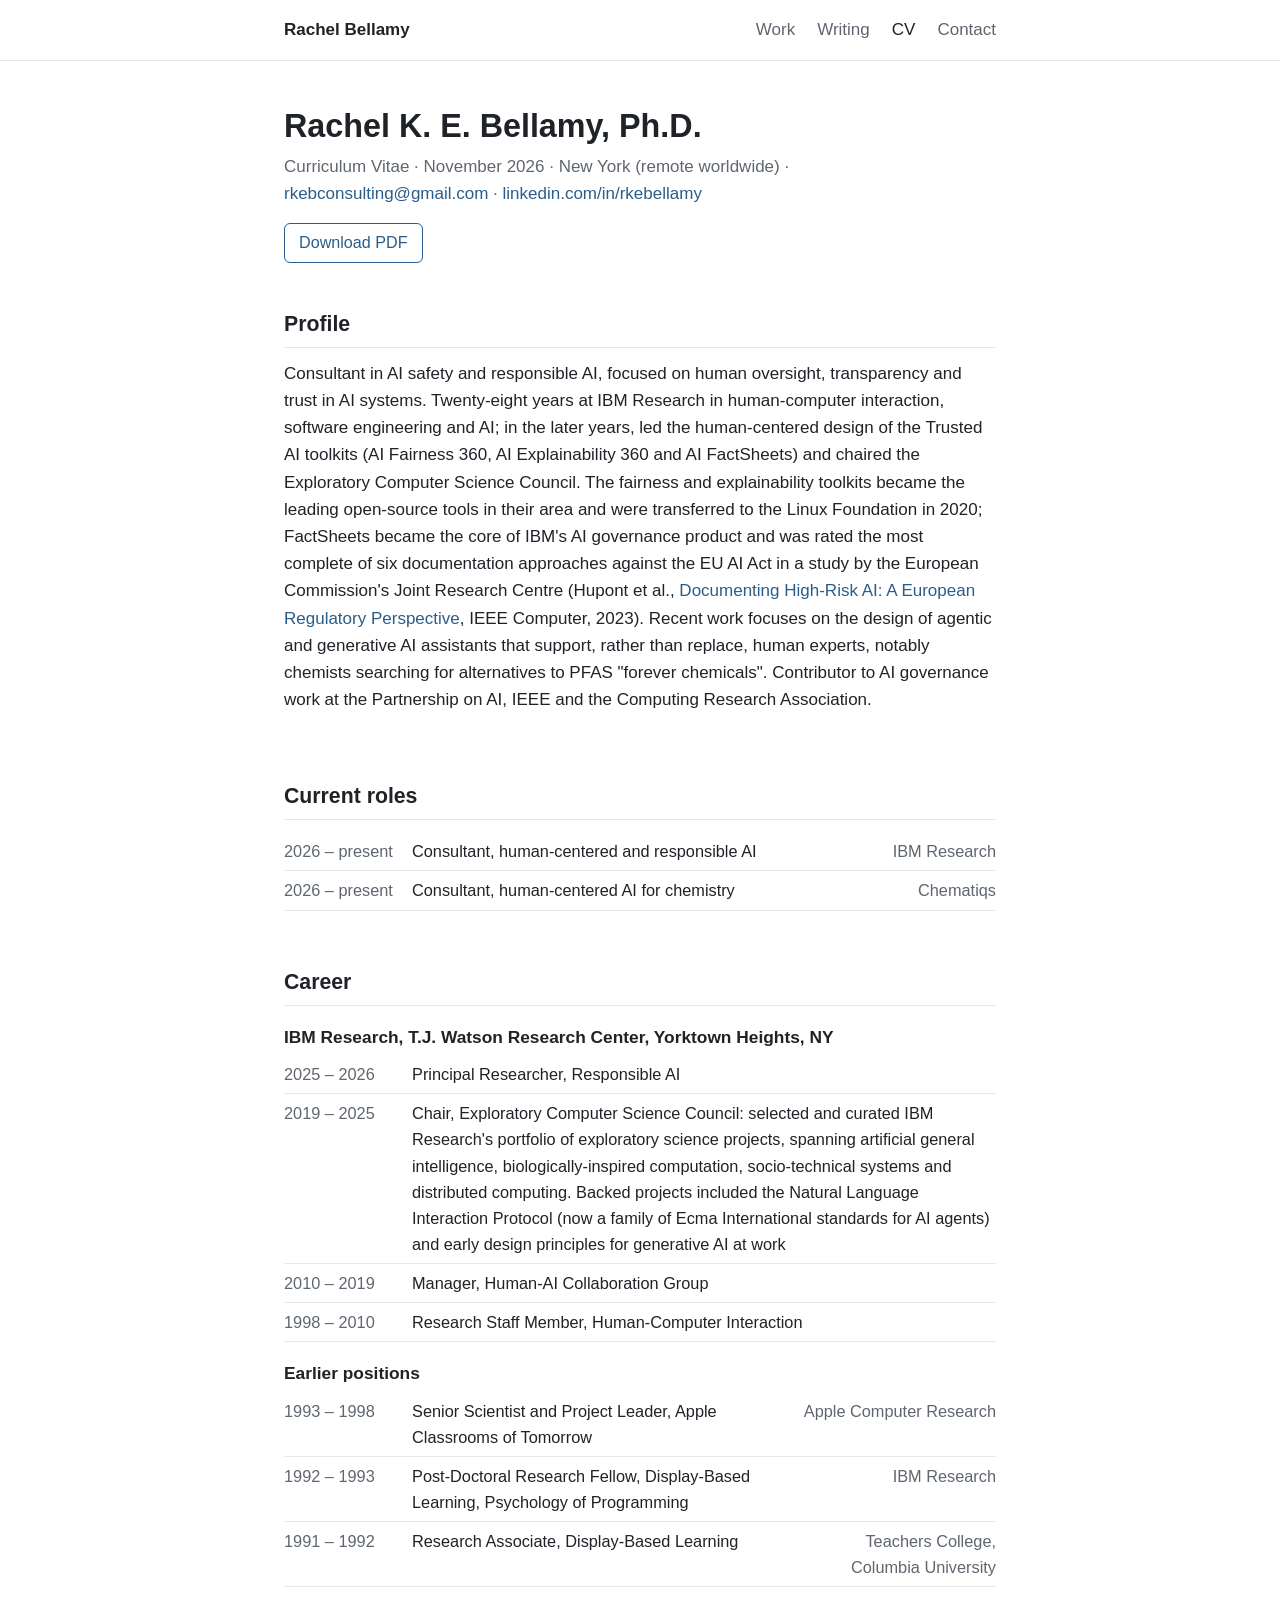
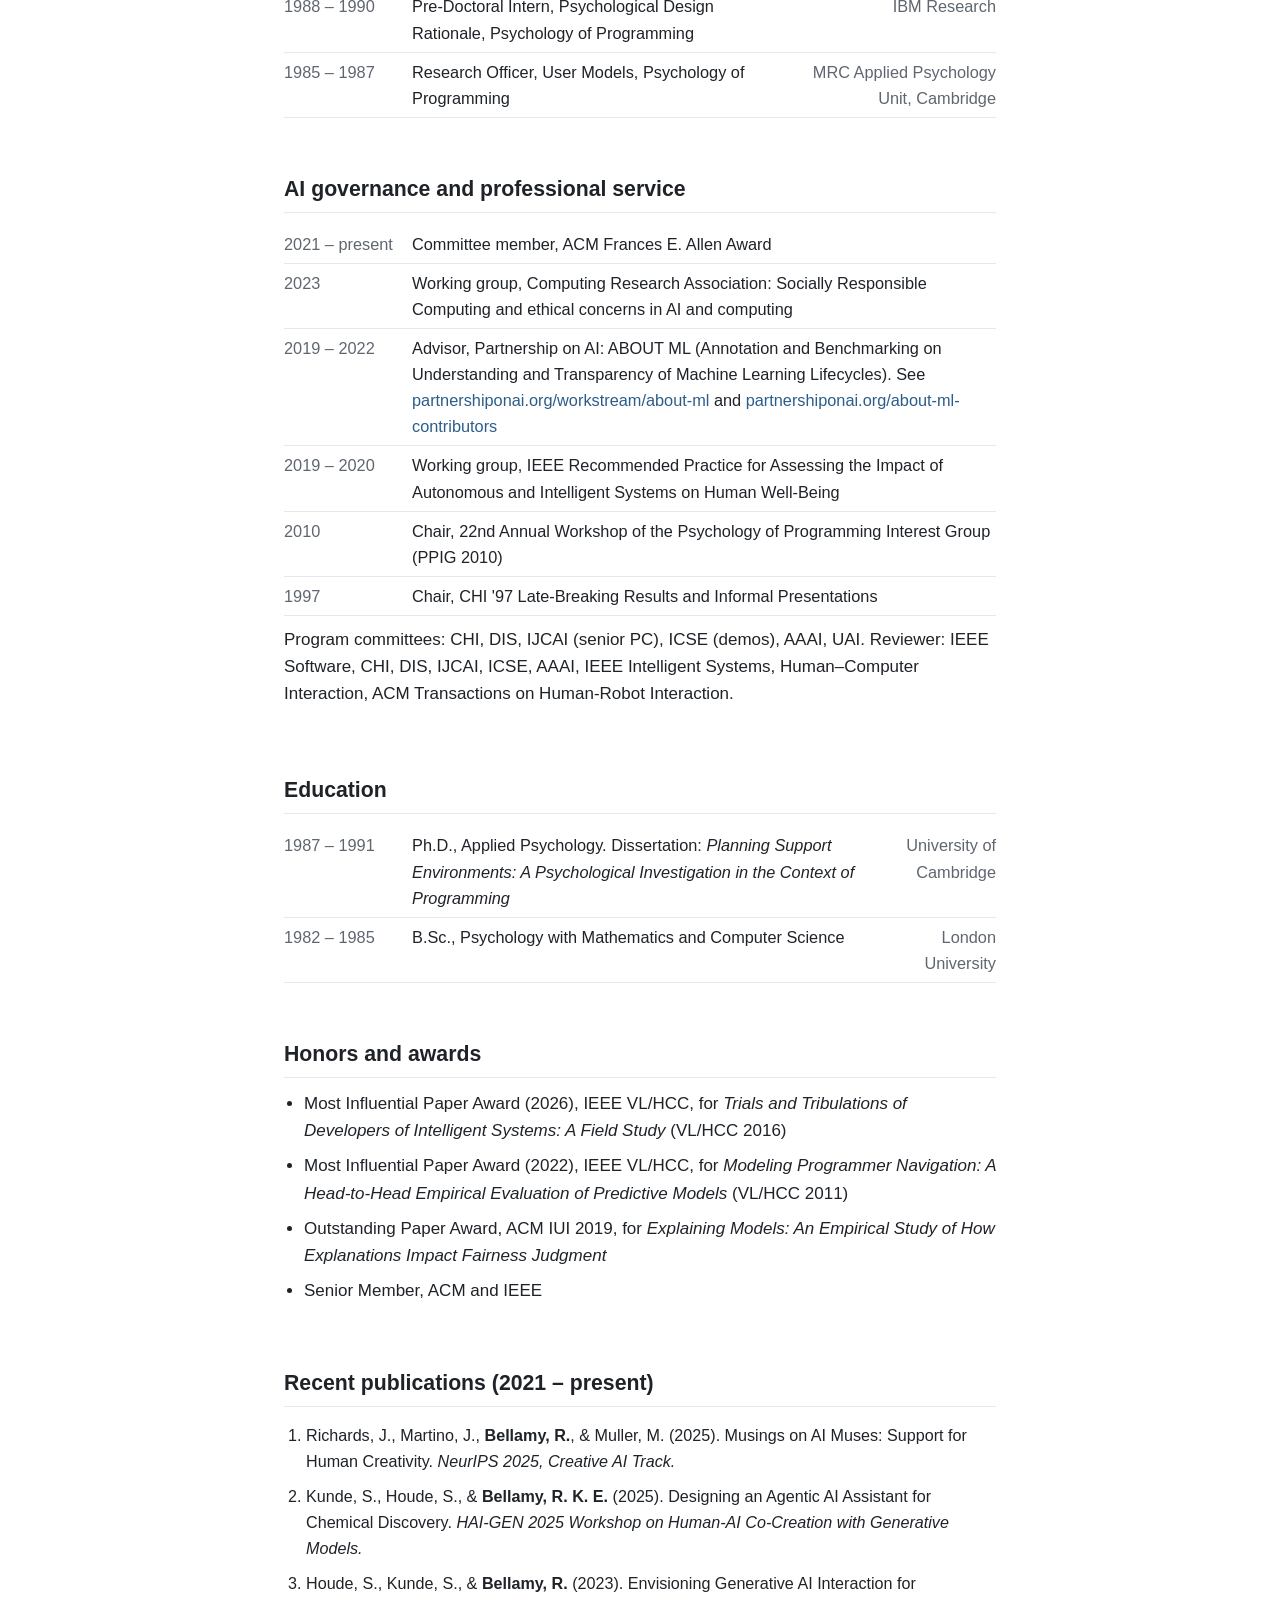
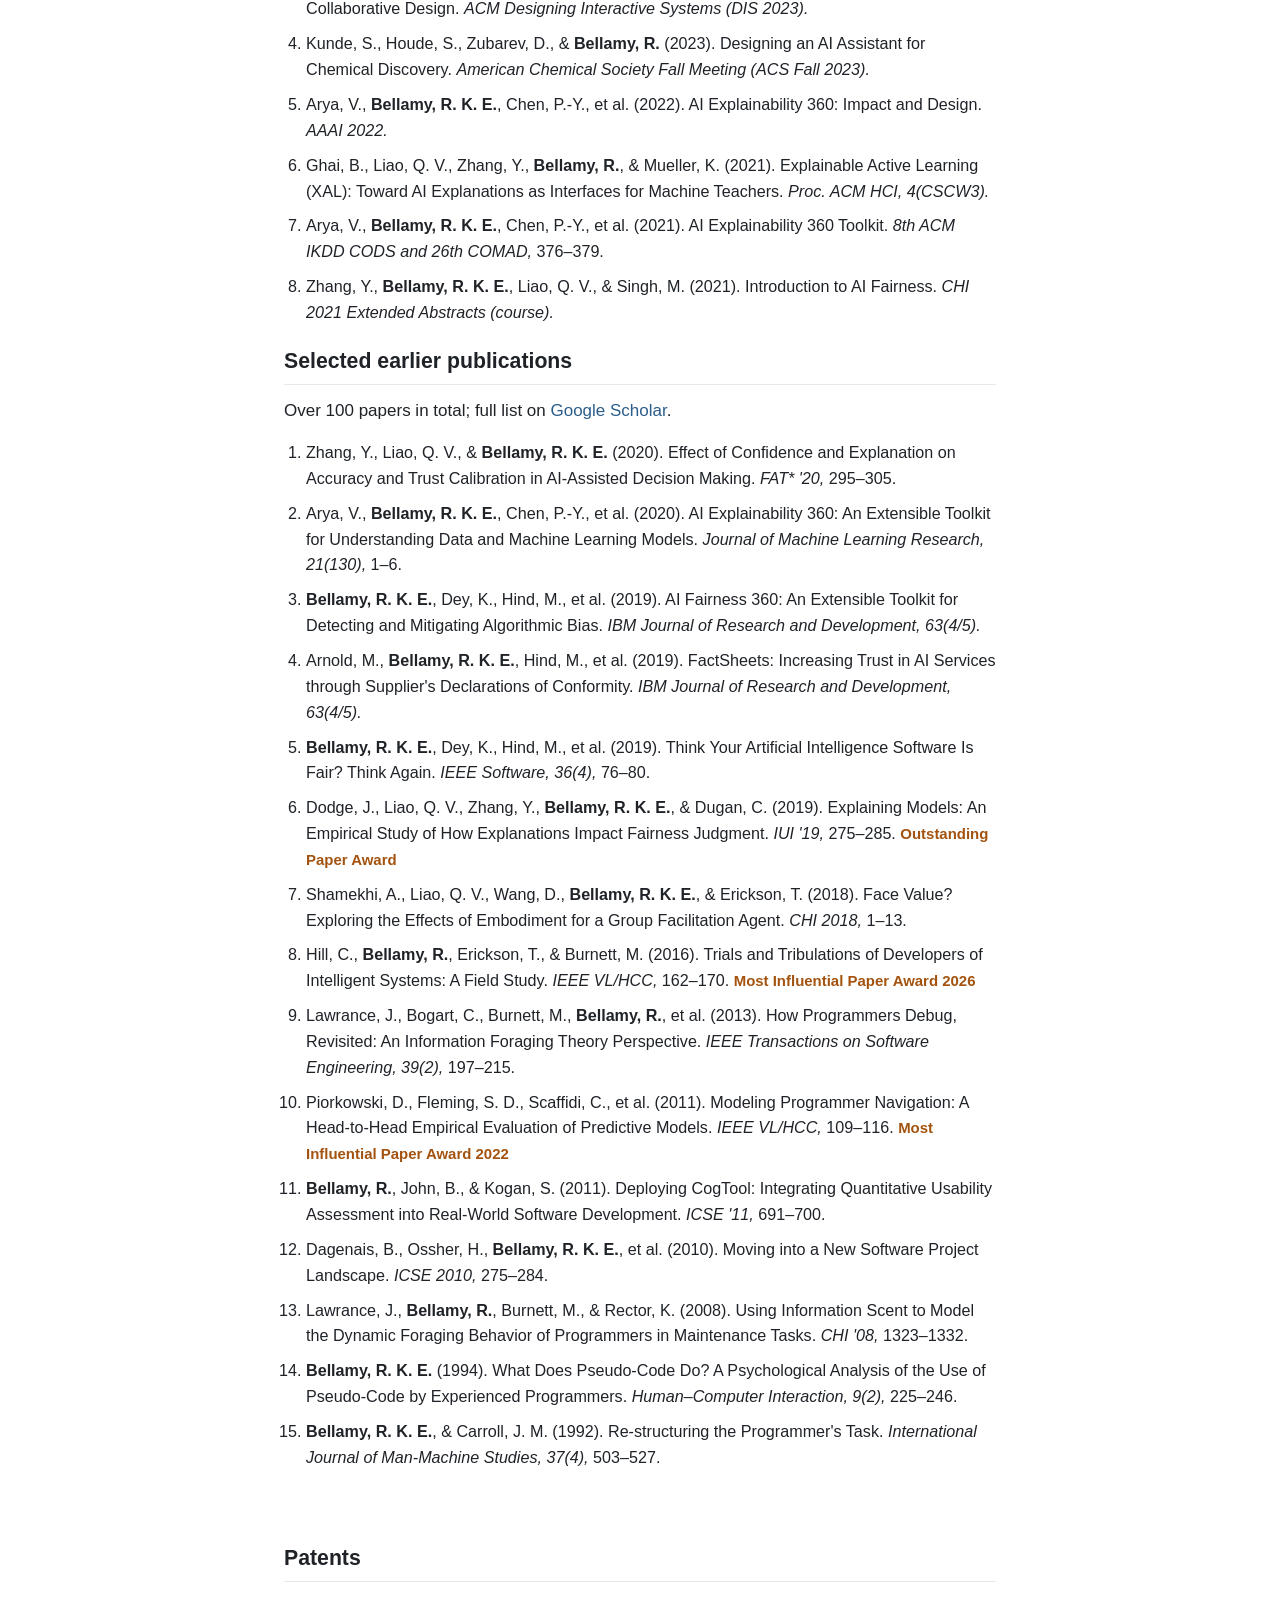
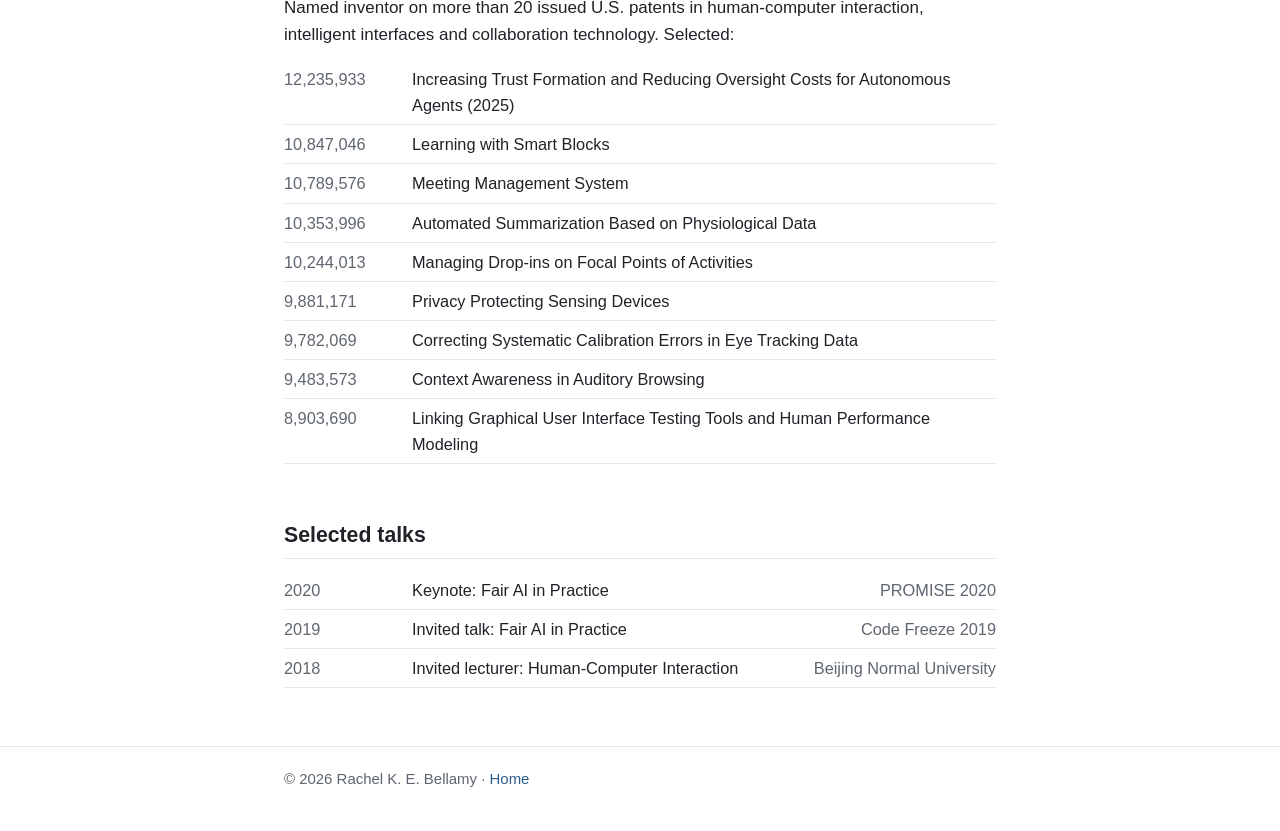
==== cv.html @ a5e80f9b "Add files via upload" ====
<!DOCTYPE html>
<html lang="en">
<head>
  <meta charset="utf-8">
  <meta name="viewport" content="width=device-width, initial-scale=1">
  <title>CV · Rachel K. E. Bellamy, Ph.D.</title>
  <meta name="description" content="CV of Rachel K. E. Bellamy, Ph.D.: AI safety, human oversight of AI agents and responsible AI.">
  <meta property="og:type" content="website">
  <meta property="og:url" content="https://rkeb.github.io/cv.html">
  <meta property="og:title" content="CV · Rachel K. E. Bellamy, Ph.D.">
  <meta property="og:description" content="Curriculum vitae: AI safety, human oversight of AI agents and responsible AI. 28 years at IBM Research.">
  <meta property="og:image" content="https://rkeb.github.io/share.jpg">
  <meta name="twitter:card" content="summary_large_image">
  <link rel="stylesheet" href="style.css">
</head>
<body>

<header class="nav">
  <div class="wrap">
    <a class="name" href="index.html">Rachel Bellamy</a>
    <ul>
      <li><a href="index.html#work">Work</a></li>
      <li><a href="index.html#writing">Writing</a></li>
      <li><a class="active" href="cv.html">CV</a></li>
      <li><a href="index.html#contact">Contact</a></li>
    </ul>
  </div>
</header>

<main class="wrap">

  <div class="cv-head">
    <div>
      <h1>Rachel K. E. Bellamy, Ph.D.</h1>
      <div class="sub">Curriculum Vitae · November 2026 · New York (remote worldwide) · <a href="mailto:rkebconsulting@gmail.com">rkebconsulting@gmail.com</a> · <a href="https://www.linkedin.com/in/rkebellamy/">linkedin.com/in/rkebellamy</a></div>
    </div>
    <a class="btn no-print" href="Rachel_Bellamy_CV.pdf">Download PDF</a>
  </div>

  <section>
    <h2>Profile</h2>
    <p>Consultant in AI safety and responsible AI, focused on human oversight, transparency and trust in AI systems. Twenty-eight years at IBM Research in human-computer interaction, software engineering and AI; in the later years, led the human-centered design of the Trusted AI toolkits (AI Fairness 360, AI Explainability 360 and AI FactSheets) and chaired the Exploratory Computer Science Council. The fairness and explainability toolkits became the leading open-source tools in their area and were transferred to the Linux Foundation in 2020; FactSheets became the core of IBM's AI governance product and was rated the most complete of six documentation approaches against the EU AI Act in a study by the European Commission's Joint Research Centre (Hupont et al., <a href="https://doi.org/10.1109/MC.2023.3235712">Documenting High-Risk AI: A European Regulatory Perspective</a>, IEEE Computer, 2023). Recent work focuses on the design of agentic and generative AI assistants that support, rather than replace, human experts, notably chemists searching for alternatives to PFAS "forever chemicals". Contributor to AI governance work at the Partnership on AI, IEEE and the Computing Research Association.</p>
  </section>

  <section>
    <h2>Current roles</h2>
    <table class="rows">
      <tr><td class="yr">2026 – present</td><td>Consultant, human-centered and responsible AI</td><td class="org">IBM Research</td></tr>
      <tr><td class="yr">2026 – present</td><td>Consultant, human-centered AI for chemistry</td><td class="org">Chematiqs</td></tr>
    </table>
  </section>

  <section>
    <h2>Career</h2>
    <h3>IBM Research, T.J. Watson Research Center, Yorktown Heights, NY</h3>
    <table class="rows">
      <tr><td class="yr">2025 – 2026</td><td>Principal Researcher, Responsible AI</td></tr>
      <tr><td class="yr">2019 – 2025</td><td>Chair, Exploratory Computer Science Council: selected and curated IBM Research's portfolio of exploratory science projects, spanning artificial general intelligence, biologically-inspired computation, socio-technical systems and distributed computing. Backed projects included the Natural Language Interaction Protocol (now a family of Ecma International standards for AI agents) and early design principles for generative AI at work</td></tr>
      <tr><td class="yr">2010 – 2019</td><td>Manager, Human-AI Collaboration Group</td></tr>
      <tr><td class="yr">1998 – 2010</td><td>Research Staff Member, Human-Computer Interaction</td></tr>
    </table>
    <h3>Earlier positions</h3>
    <table class="rows">
      <tr><td class="yr">1993 – 1998</td><td>Senior Scientist and Project Leader, Apple Classrooms of Tomorrow</td><td class="org">Apple Computer Research</td></tr>
      <tr><td class="yr">1992 – 1993</td><td>Post-Doctoral Research Fellow, Display-Based Learning, Psychology of Programming</td><td class="org">IBM Research</td></tr>
      <tr><td class="yr">1991 – 1992</td><td>Research Associate, Display-Based Learning</td><td class="org">Teachers College, Columbia University</td></tr>
      <tr><td class="yr">1988 – 1990</td><td>Pre-Doctoral Intern, Psychological Design Rationale, Psychology of Programming</td><td class="org">IBM Research</td></tr>
      <tr><td class="yr">1985 – 1987</td><td>Research Officer, User Models, Psychology of Programming</td><td class="org">MRC Applied Psychology Unit, Cambridge</td></tr>
    </table>
  </section>

  <section>
    <h2>AI governance and professional service</h2>
    <table class="rows">
      <tr><td class="yr">2021 – present</td><td>Committee member, ACM Frances E. Allen Award</td></tr>
      <tr><td class="yr">2023</td><td>Working group, Computing Research Association: Socially Responsible Computing and ethical concerns in AI and computing</td></tr>
      <tr><td class="yr">2019 – 2022</td><td>Advisor, Partnership on AI: ABOUT ML (Annotation and Benchmarking on Understanding and Transparency of Machine Learning Lifecycles). See <a href="https://partnershiponai.org/workstream/about-ml/">partnershiponai.org/workstream/about-ml</a> and <a href="https://partnershiponai.org/about-ml-contributors/">partnershiponai.org/about-ml-contributors</a></td></tr>
      <tr><td class="yr">2019 – 2020</td><td>Working group, IEEE Recommended Practice for Assessing the Impact of Autonomous and Intelligent Systems on Human Well-Being</td></tr>
      <tr><td class="yr">2010</td><td>Chair, 22nd Annual Workshop of the Psychology of Programming Interest Group (PPIG 2010)</td></tr>
      <tr><td class="yr">1997</td><td>Chair, CHI '97 Late-Breaking Results and Informal Presentations</td></tr>
    </table>
    <p style="margin-top:10px">Program committees: CHI, DIS, IJCAI (senior PC), ICSE (demos), AAAI, UAI. Reviewer: IEEE Software, CHI, DIS, IJCAI, ICSE, AAAI, IEEE Intelligent Systems, Human–Computer Interaction, ACM Transactions on Human-Robot Interaction.</p>
  </section>

  <section>
    <h2>Education</h2>
    <table class="rows">
      <tr><td class="yr">1987 – 1991</td><td>Ph.D., Applied Psychology. Dissertation: <i>Planning Support Environments: A Psychological Investigation in the Context of Programming</i></td><td class="org">University of Cambridge</td></tr>
      <tr><td class="yr">1982 – 1985</td><td>B.Sc., Psychology with Mathematics and Computer Science</td><td class="org">London University</td></tr>
    </table>
  </section>

  <section>
    <h2>Honors and awards</h2>
    <ul class="plain">
      <li>Most Influential Paper Award (2026), IEEE VL/HCC, for <i>Trials and Tribulations of Developers of Intelligent Systems: A Field Study</i> (VL/HCC 2016)</li>
      <li>Most Influential Paper Award (2022), IEEE VL/HCC, for <i>Modeling Programmer Navigation: A Head-to-Head Empirical Evaluation of Predictive Models</i> (VL/HCC 2011)</li>
      <li>Outstanding Paper Award, ACM IUI 2019, for <i>Explaining Models: An Empirical Study of How Explanations Impact Fairness Judgment</i></li>
      <li>Senior Member, ACM and IEEE</li>
    </ul>
  </section>

  <section id="publications">
    <h2>Recent publications (2021 – present)</h2>
    <ol class="pubs">
      <li>Richards, J., Martino, J., <b>Bellamy, R.</b>, &amp; Muller, M. (2025). Musings on AI Muses: Support for Human Creativity. <i>NeurIPS 2025, Creative AI Track.</i></li>
      <li>Kunde, S., Houde, S., &amp; <b>Bellamy, R. K. E.</b> (2025). Designing an Agentic AI Assistant for Chemical Discovery. <i>HAI-GEN 2025 Workshop on Human-AI Co-Creation with Generative Models.</i></li>
      <li>Houde, S., Kunde, S., &amp; <b>Bellamy, R.</b> (2023). Envisioning Generative AI Interaction for Collaborative Design. <i>ACM Designing Interactive Systems (DIS 2023).</i></li>
      <li>Kunde, S., Houde, S., Zubarev, D., &amp; <b>Bellamy, R.</b> (2023). Designing an AI Assistant for Chemical Discovery. <i>American Chemical Society Fall Meeting (ACS Fall 2023).</i></li>
      <li>Arya, V., <b>Bellamy, R. K. E.</b>, Chen, P.-Y., et al. (2022). AI Explainability 360: Impact and Design. <i>AAAI 2022.</i></li>
      <li>Ghai, B., Liao, Q. V., Zhang, Y., <b>Bellamy, R.</b>, &amp; Mueller, K. (2021). Explainable Active Learning (XAL): Toward AI Explanations as Interfaces for Machine Teachers. <i>Proc. ACM HCI, 4(CSCW3).</i></li>
      <li>Arya, V., <b>Bellamy, R. K. E.</b>, Chen, P.-Y., et al. (2021). AI Explainability 360 Toolkit. <i>8th ACM IKDD CODS and 26th COMAD,</i> 376–379.</li>
      <li>Zhang, Y., <b>Bellamy, R. K. E.</b>, Liao, Q. V., &amp; Singh, M. (2021). Introduction to AI Fairness. <i>CHI 2021 Extended Abstracts (course).</i></li>
    </ol>

    <h2>Selected earlier publications</h2>
    <p>Over 100 papers in total; full list on <a href="https://scholar.google.com/citations?user=RnsCLKgAAAAJ&amp;hl=en">Google Scholar</a>.</p>
    <ol class="pubs">
      <li>Zhang, Y., Liao, Q. V., &amp; <b>Bellamy, R. K. E.</b> (2020). Effect of Confidence and Explanation on Accuracy and Trust Calibration in AI-Assisted Decision Making. <i>FAT* '20,</i> 295–305.</li>
      <li>Arya, V., <b>Bellamy, R. K. E.</b>, Chen, P.-Y., et al. (2020). AI Explainability 360: An Extensible Toolkit for Understanding Data and Machine Learning Models. <i>Journal of Machine Learning Research, 21(130),</i> 1–6.</li>
      <li><b>Bellamy, R. K. E.</b>, Dey, K., Hind, M., et al. (2019). AI Fairness 360: An Extensible Toolkit for Detecting and Mitigating Algorithmic Bias. <i>IBM Journal of Research and Development, 63(4/5).</i></li>
      <li>Arnold, M., <b>Bellamy, R. K. E.</b>, Hind, M., et al. (2019). FactSheets: Increasing Trust in AI Services through Supplier's Declarations of Conformity. <i>IBM Journal of Research and Development, 63(4/5).</i></li>
      <li><b>Bellamy, R. K. E.</b>, Dey, K., Hind, M., et al. (2019). Think Your Artificial Intelligence Software Is Fair? Think Again. <i>IEEE Software, 36(4),</i> 76–80.</li>
      <li>Dodge, J., Liao, Q. V., Zhang, Y., <b>Bellamy, R. K. E.</b>, &amp; Dugan, C. (2019). Explaining Models: An Empirical Study of How Explanations Impact Fairness Judgment. <i>IUI '19,</i> 275–285. <span class="award">Outstanding Paper Award</span></li>
      <li>Shamekhi, A., Liao, Q. V., Wang, D., <b>Bellamy, R. K. E.</b>, &amp; Erickson, T. (2018). Face Value? Exploring the Effects of Embodiment for a Group Facilitation Agent. <i>CHI 2018,</i> 1–13.</li>
      <li>Hill, C., <b>Bellamy, R.</b>, Erickson, T., &amp; Burnett, M. (2016). Trials and Tribulations of Developers of Intelligent Systems: A Field Study. <i>IEEE VL/HCC,</i> 162–170. <span class="award">Most Influential Paper Award 2026</span></li>
      <li>Lawrance, J., Bogart, C., Burnett, M., <b>Bellamy, R.</b>, et al. (2013). How Programmers Debug, Revisited: An Information Foraging Theory Perspective. <i>IEEE Transactions on Software Engineering, 39(2),</i> 197–215.</li>
      <li>Piorkowski, D., Fleming, S. D., Scaffidi, C., et al. (2011). Modeling Programmer Navigation: A Head-to-Head Empirical Evaluation of Predictive Models. <i>IEEE VL/HCC,</i> 109–116. <span class="award">Most Influential Paper Award 2022</span></li>
      <li><b>Bellamy, R.</b>, John, B., &amp; Kogan, S. (2011). Deploying CogTool: Integrating Quantitative Usability Assessment into Real-World Software Development. <i>ICSE '11,</i> 691–700.</li>
      <li>Dagenais, B., Ossher, H., <b>Bellamy, R. K. E.</b>, et al. (2010). Moving into a New Software Project Landscape. <i>ICSE 2010,</i> 275–284.</li>
      <li>Lawrance, J., <b>Bellamy, R.</b>, Burnett, M., &amp; Rector, K. (2008). Using Information Scent to Model the Dynamic Foraging Behavior of Programmers in Maintenance Tasks. <i>CHI '08,</i> 1323–1332.</li>
      <li><b>Bellamy, R. K. E.</b> (1994). What Does Pseudo-Code Do? A Psychological Analysis of the Use of Pseudo-Code by Experienced Programmers. <i>Human–Computer Interaction, 9(2),</i> 225–246.</li>
      <li><b>Bellamy, R. K. E.</b>, &amp; Carroll, J. M. (1992). Re-structuring the Programmer's Task. <i>International Journal of Man-Machine Studies, 37(4),</i> 503–527.</li>
    </ol>
  </section>

  <section>
    <h2>Patents</h2>
    <p>Named inventor on more than 20 issued U.S. patents in human-computer interaction, intelligent interfaces and collaboration technology. Selected:</p>
    <table class="rows">
      <tr><td class="yr">12,235,933</td><td>Increasing Trust Formation and Reducing Oversight Costs for Autonomous Agents (2025)</td></tr>
      <tr><td class="yr">10,847,046</td><td>Learning with Smart Blocks</td></tr>
      <tr><td class="yr">10,789,576</td><td>Meeting Management System</td></tr>
      <tr><td class="yr">10,353,996</td><td>Automated Summarization Based on Physiological Data</td></tr>
      <tr><td class="yr">10,244,013</td><td>Managing Drop-ins on Focal Points of Activities</td></tr>
      <tr><td class="yr">9,881,171</td><td>Privacy Protecting Sensing Devices</td></tr>
      <tr><td class="yr">9,782,069</td><td>Correcting Systematic Calibration Errors in Eye Tracking Data</td></tr>
      <tr><td class="yr">9,483,573</td><td>Context Awareness in Auditory Browsing</td></tr>
      <tr><td class="yr">8,903,690</td><td>Linking Graphical User Interface Testing Tools and Human Performance Modeling</td></tr>
    </table>
  </section>

  <section>
    <h2>Selected talks</h2>
    <table class="rows">
      <tr><td class="yr">2020</td><td>Keynote: Fair AI in Practice</td><td class="org">PROMISE 2020</td></tr>
      <tr><td class="yr">2019</td><td>Invited talk: Fair AI in Practice</td><td class="org">Code Freeze 2019</td></tr>
      <tr><td class="yr">2018</td><td>Invited lecturer: Human-Computer Interaction</td><td class="org">Beijing Normal University</td></tr>
    </table>
  </section>

</main>

<footer>
  <div class="wrap">© 2026 Rachel K. E. Bellamy · <a href="index.html">Home</a></div>
</footer>

</body>
</html>
---- style.css ----
:root {
  --bg: #ffffff;
  --text: #1f2328;
  --muted: #5f6670;
  --line: #e6e8eb;
  --accent: #2b5d8a;
  --tag: #f3f5f7;
}
@media (prefers-color-scheme: dark) {
  :root {
    --bg: #1d1e20;
    --text: #e6e6e6;
    --muted: #a0a4a8;
    --line: #333538;
    --accent: #8ab4dc;
    --tag: #2a2c2f;
  }
}
* { box-sizing: border-box; }
html { font-size: 17px; }
body {
  margin: 0;
  background: var(--bg);
  color: var(--text);
  font-family: -apple-system, BlinkMacSystemFont, "Segoe UI", Roboto, "Helvetica Neue", Arial, sans-serif;
  line-height: 1.6;
}
a { color: var(--accent); text-decoration: none; }
a:hover { text-decoration: underline; }

.wrap { max-width: 760px; margin: 0 auto; padding: 0 24px; }

/* Nav */
header.nav { border-bottom: 1px solid var(--line); }
header.nav .wrap { display: flex; justify-content: space-between; align-items: center; height: 60px; }
header.nav .name { font-weight: 700; color: var(--text); }
header.nav ul { list-style: none; margin: 0; padding: 0; display: flex; gap: 22px; }
header.nav ul a { color: var(--muted); }
header.nav ul a:hover, header.nav ul a.active { color: var(--text); text-decoration: none; }

/* Hero */
.hero { display: flex; gap: 28px; align-items: center; padding: 48px 0 24px; }
.photo {
  width: 132px; height: 132px; border-radius: 50%; flex-shrink: 0;
  object-fit: cover; background: var(--tag); color: var(--muted);
  display: flex; align-items: center; justify-content: center;
  font-size: 2.2rem; font-weight: 600; letter-spacing: 1px;
}
.hero h1 { margin: 0 0 6px; font-size: 2rem; line-height: 1.2; }
.hero .tagline { margin: 0 0 12px; color: var(--muted); font-size: 1.05rem; }
.links { display: flex; flex-wrap: wrap; gap: 8px 18px; font-size: 0.95rem; }

section { padding: 18px 0; }
h2 {
  font-size: 1.25rem; margin: 18px 0 12px; padding-bottom: 6px;
  border-bottom: 1px solid var(--line);
}
h3 { font-size: 1.02rem; margin: 18px 0 4px; }
p { margin: 0 0 12px; }

.services { display: grid; grid-template-columns: 1fr 1fr; gap: 14px; }
.card { border: 1px solid var(--line); border-radius: 8px; padding: 14px 16px; }
.card h3 { margin-top: 0; }
.card .for { color: var(--accent); font-size: 0.85rem; margin-bottom: 6px; }
.card p { margin: 0; color: var(--muted); font-size: 0.95rem; }

.item { margin-bottom: 18px; }
.item .meta { color: var(--muted); font-size: 0.9rem; }
.item p { margin: 4px 0 0; }

table.rows { width: 100%; border-collapse: collapse; font-size: 0.96rem; }
table.rows td { padding: 6px 0; vertical-align: top; border-bottom: 1px solid var(--line); }
table.rows td.yr { width: 128px; color: var(--muted); white-space: nowrap; padding-right: 14px; }
table.rows td.org { color: var(--muted); text-align: right; padding-left: 14px; }

ul.plain { padding-left: 20px; margin: 0; }
ul.plain li { margin-bottom: 8px; }
ol.pubs { padding-left: 22px; font-size: 0.95rem; }
ol.pubs li { margin-bottom: 9px; }
.award { color: #a3530f; font-weight: 600; font-size: 0.88rem; }
@media (prefers-color-scheme: dark) { .award { color: #e7a35f; } }

.btn {
  display: inline-block; border: 1px solid var(--accent); border-radius: 6px;
  padding: 6px 14px; font-size: 0.95rem;
}
.btn:hover { background: var(--accent); color: var(--bg); text-decoration: none; }

footer { border-top: 1px solid var(--line); margin-top: 40px; padding: 20px 0 40px; color: var(--muted); font-size: 0.88rem; }

@media (max-width: 620px) {
  .hero { flex-direction: column; align-items: flex-start; }
  .services { grid-template-columns: 1fr; }
  header.nav ul { gap: 14px; }
  table.rows td.org { display: none; }
}

/* CV page */
.cv-head { padding: 40px 0 8px; display: flex; justify-content: space-between; align-items: flex-end; gap: 16px; flex-wrap: wrap; }
.cv-head h1 { margin: 0; font-size: 1.9rem; }
.cv-head .sub { color: var(--muted); }

@media print {
  :root { --bg: #fff; --text: #000; --muted: #444; --line: #ccc; --accent: #000; }
  html { font-size: 10.5pt; }
  header.nav, footer, .no-print { display: none !important; }
  .wrap { max-width: none; padding: 0; }
  .cv-head { padding-top: 0; }
  section { padding: 6px 0; break-inside: auto; }
  h2 { break-after: avoid; margin-top: 12px; }
  .item, tr, li { break-inside: avoid; }
  a { color: #000; }
  table.rows td.org { display: table-cell; }
  @page { margin: 16mm 16mm; }
}
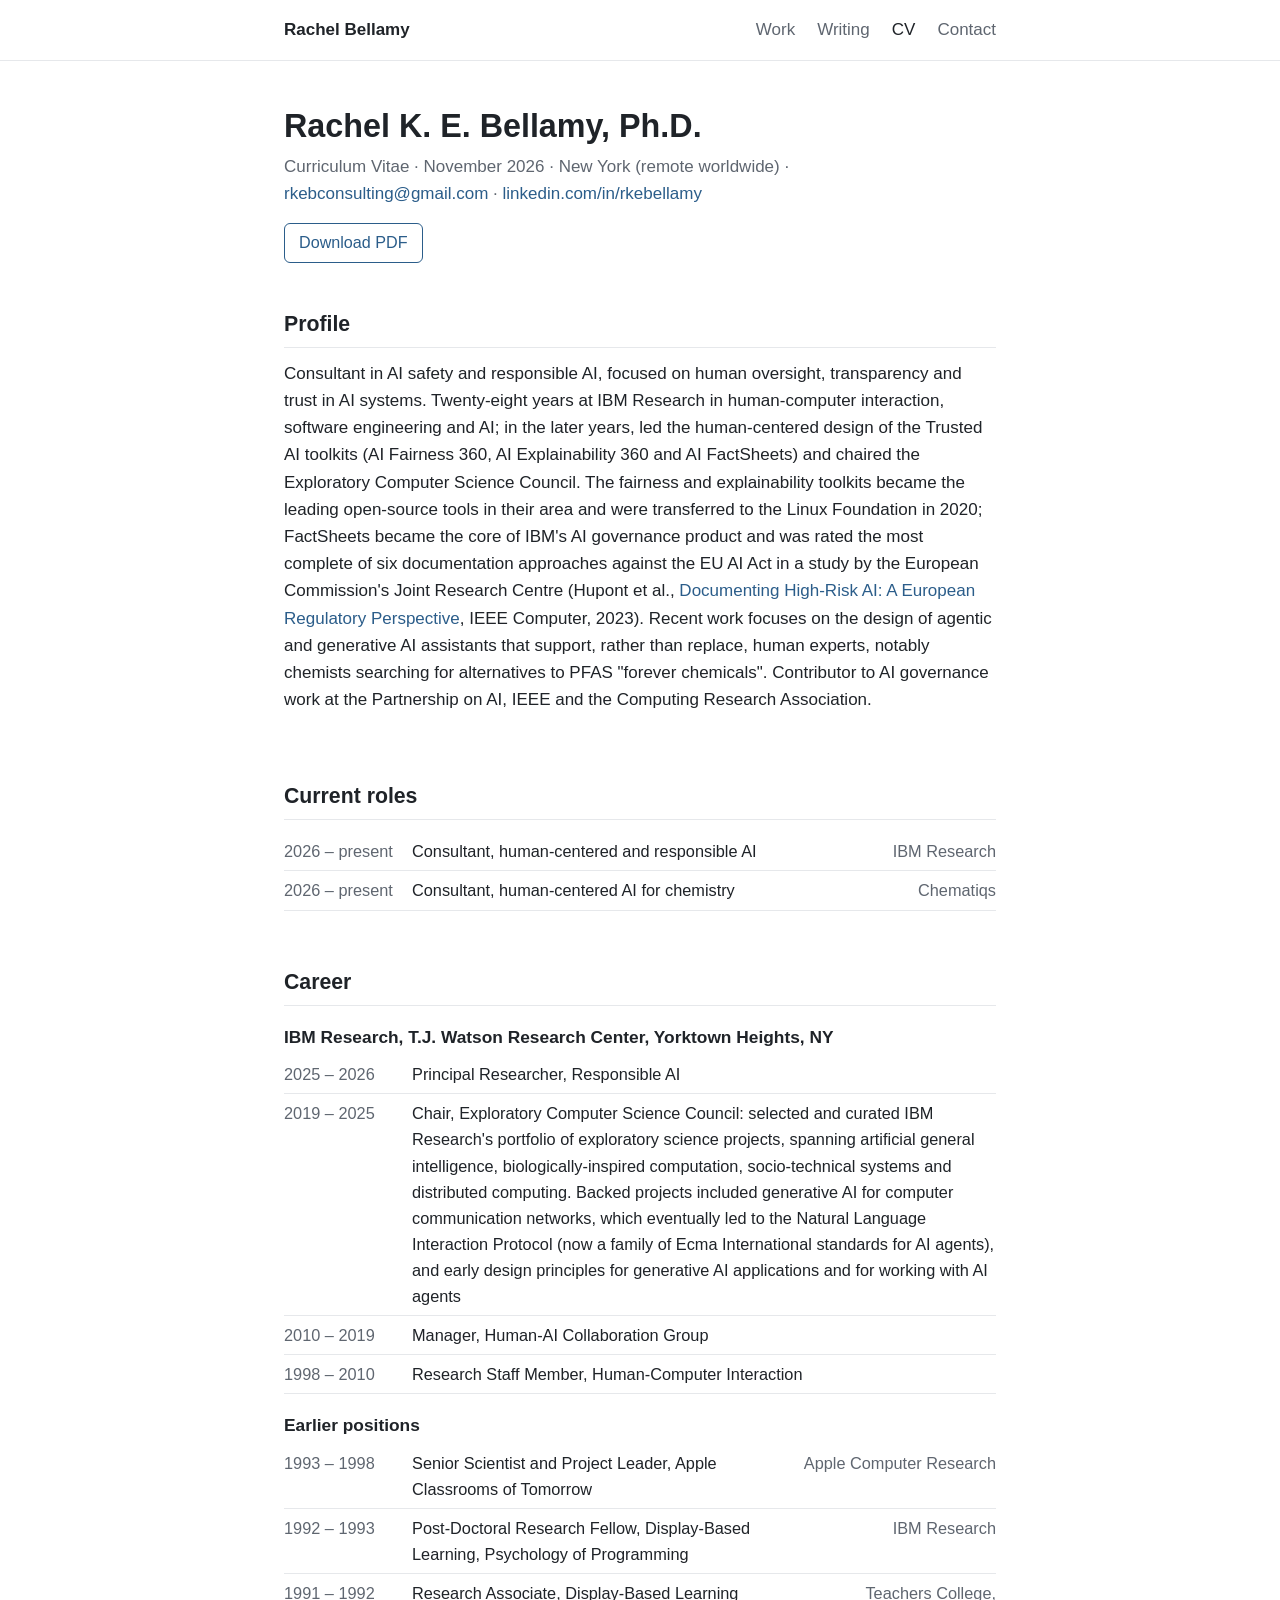
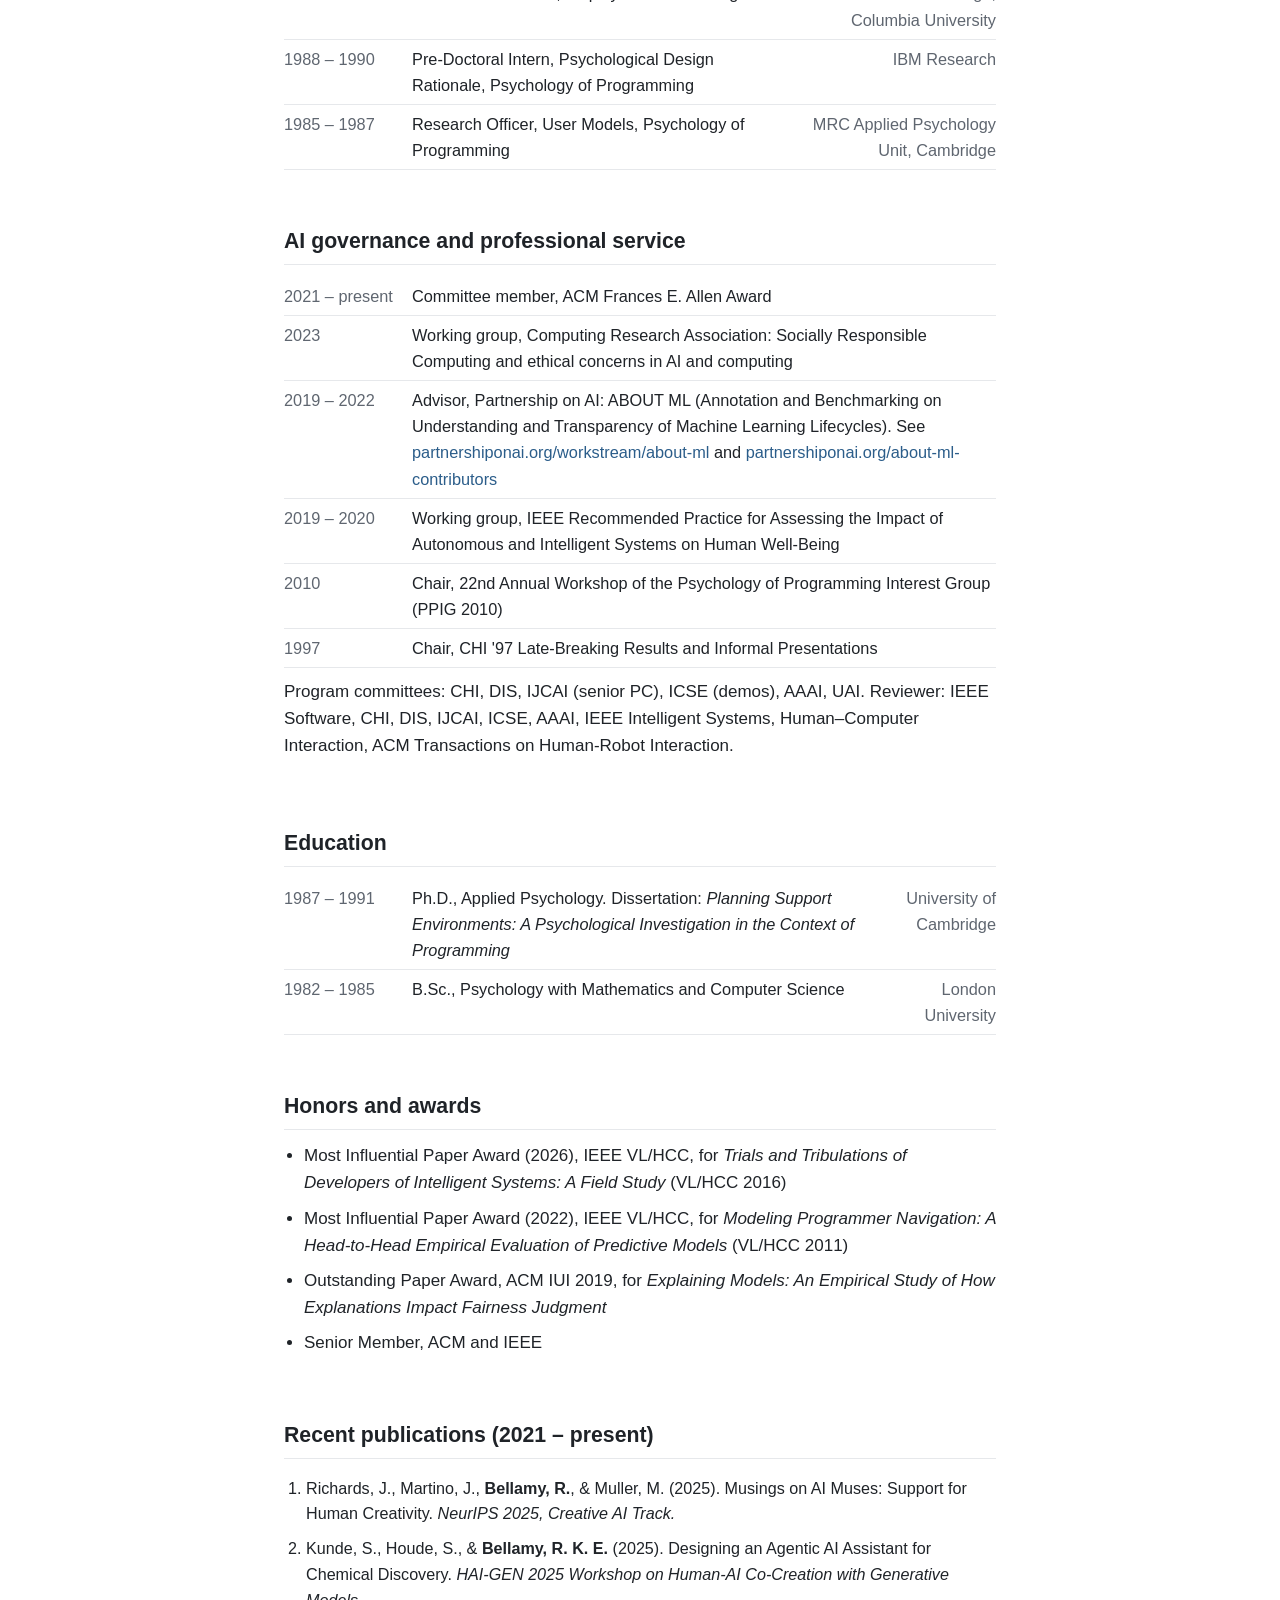
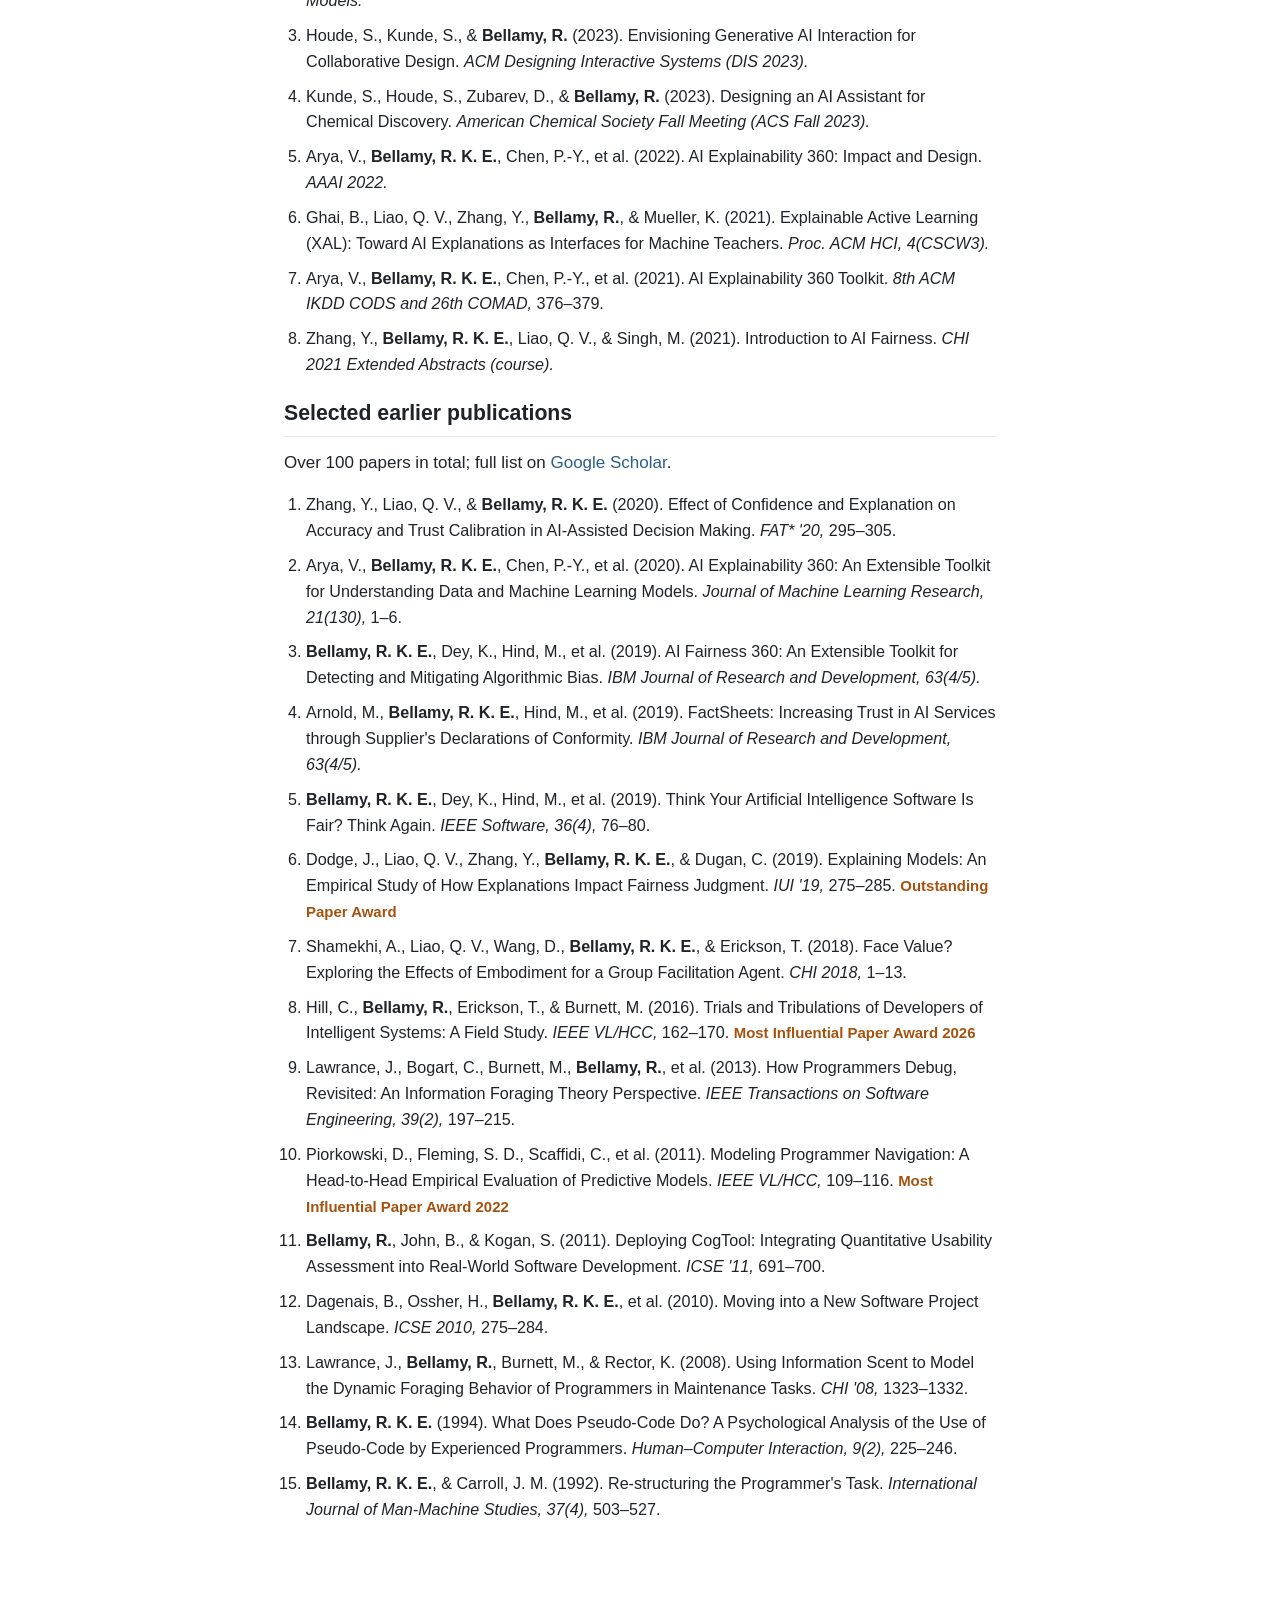
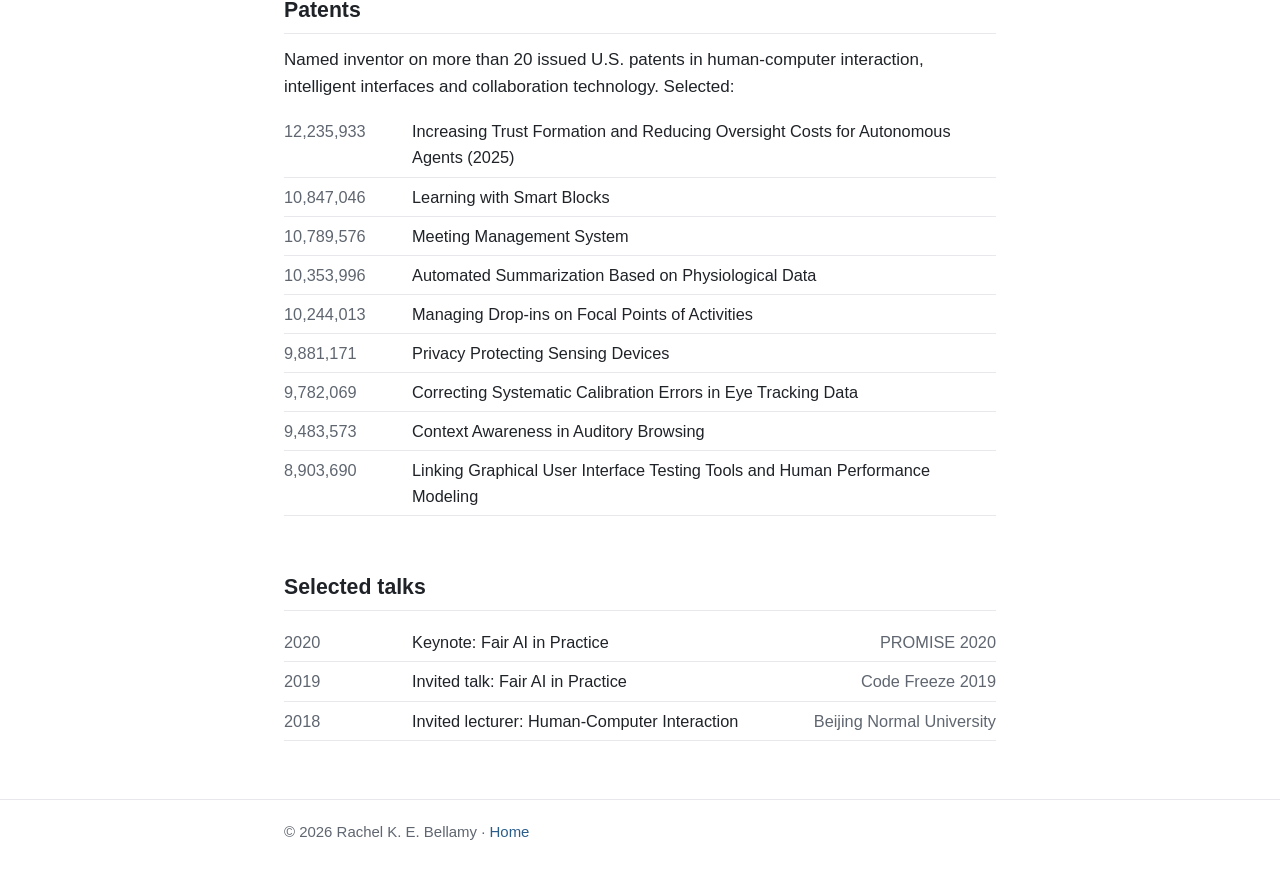
==== commit cb9a4f43: "Add files via upload" ====
--- a/cv.html
+++ b/cv.html
@@ -3,7 +3,7 @@
 <head>
   <meta charset="utf-8">
   <meta name="viewport" content="width=device-width, initial-scale=1">
-  <title>CV · Rachel K. E. Bellamy, Ph.D.</title>
+  <title>CV | Rachel Bellamy, AI Safety &amp; Responsible AI</title>
   <meta name="description" content="CV of Rachel K. E. Bellamy, Ph.D.: AI safety, human oversight of AI agents and responsible AI.">
   <meta property="og:type" content="website">
   <meta property="og:url" content="https://rkeb.github.io/cv.html">
@@ -11,6 +11,7 @@
   <meta property="og:description" content="Curriculum vitae: AI safety, human oversight of AI agents and responsible AI. 28 years at IBM Research.">
   <meta property="og:image" content="https://rkeb.github.io/share.jpg">
   <meta name="twitter:card" content="summary_large_image">
+  <link rel="canonical" href="https://rkeb.github.io/cv.html">
   <link rel="stylesheet" href="style.css">
 </head>
 <body>
@@ -55,7 +56,7 @@
     <h3>IBM Research, T.J. Watson Research Center, Yorktown Heights, NY</h3>
     <table class="rows">
       <tr><td class="yr">2025 – 2026</td><td>Principal Researcher, Responsible AI</td></tr>
-      <tr><td class="yr">2019 – 2025</td><td>Chair, Exploratory Computer Science Council: selected and curated IBM Research's portfolio of exploratory science projects, spanning artificial general intelligence, biologically-inspired computation, socio-technical systems and distributed computing. Backed projects included the Natural Language Interaction Protocol (now a family of Ecma International standards for AI agents) and early design principles for generative AI at work</td></tr>
+      <tr><td class="yr">2019 – 2025</td><td>Chair, Exploratory Computer Science Council: selected and curated IBM Research's portfolio of exploratory science projects, spanning artificial general intelligence, biologically-inspired computation, socio-technical systems and distributed computing. Backed projects included generative AI for computer communication networks, which eventually led to the Natural Language Interaction Protocol (now a family of Ecma International standards for AI agents), and early design principles for generative AI applications and for working with AI agents</td></tr>
       <tr><td class="yr">2010 – 2019</td><td>Manager, Human-AI Collaboration Group</td></tr>
       <tr><td class="yr">1998 – 2010</td><td>Research Staff Member, Human-Computer Interaction</td></tr>
     </table>
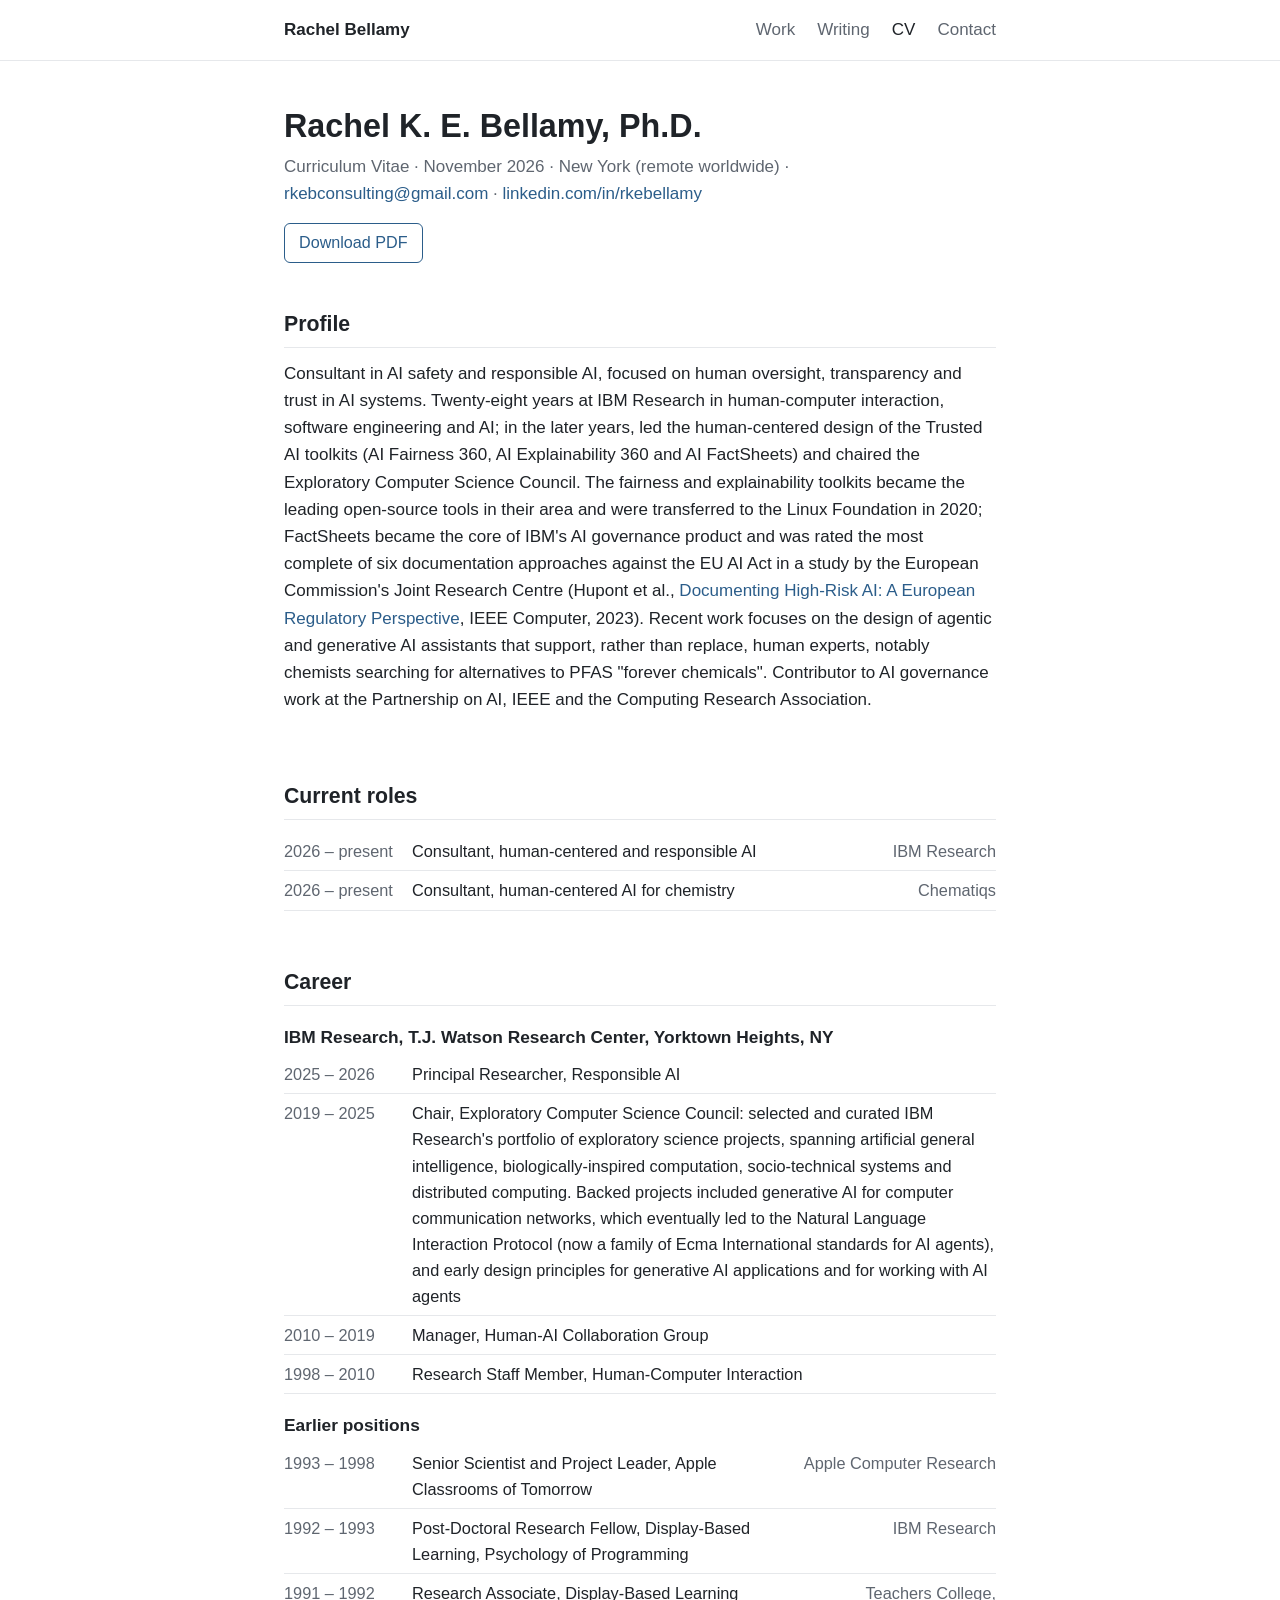
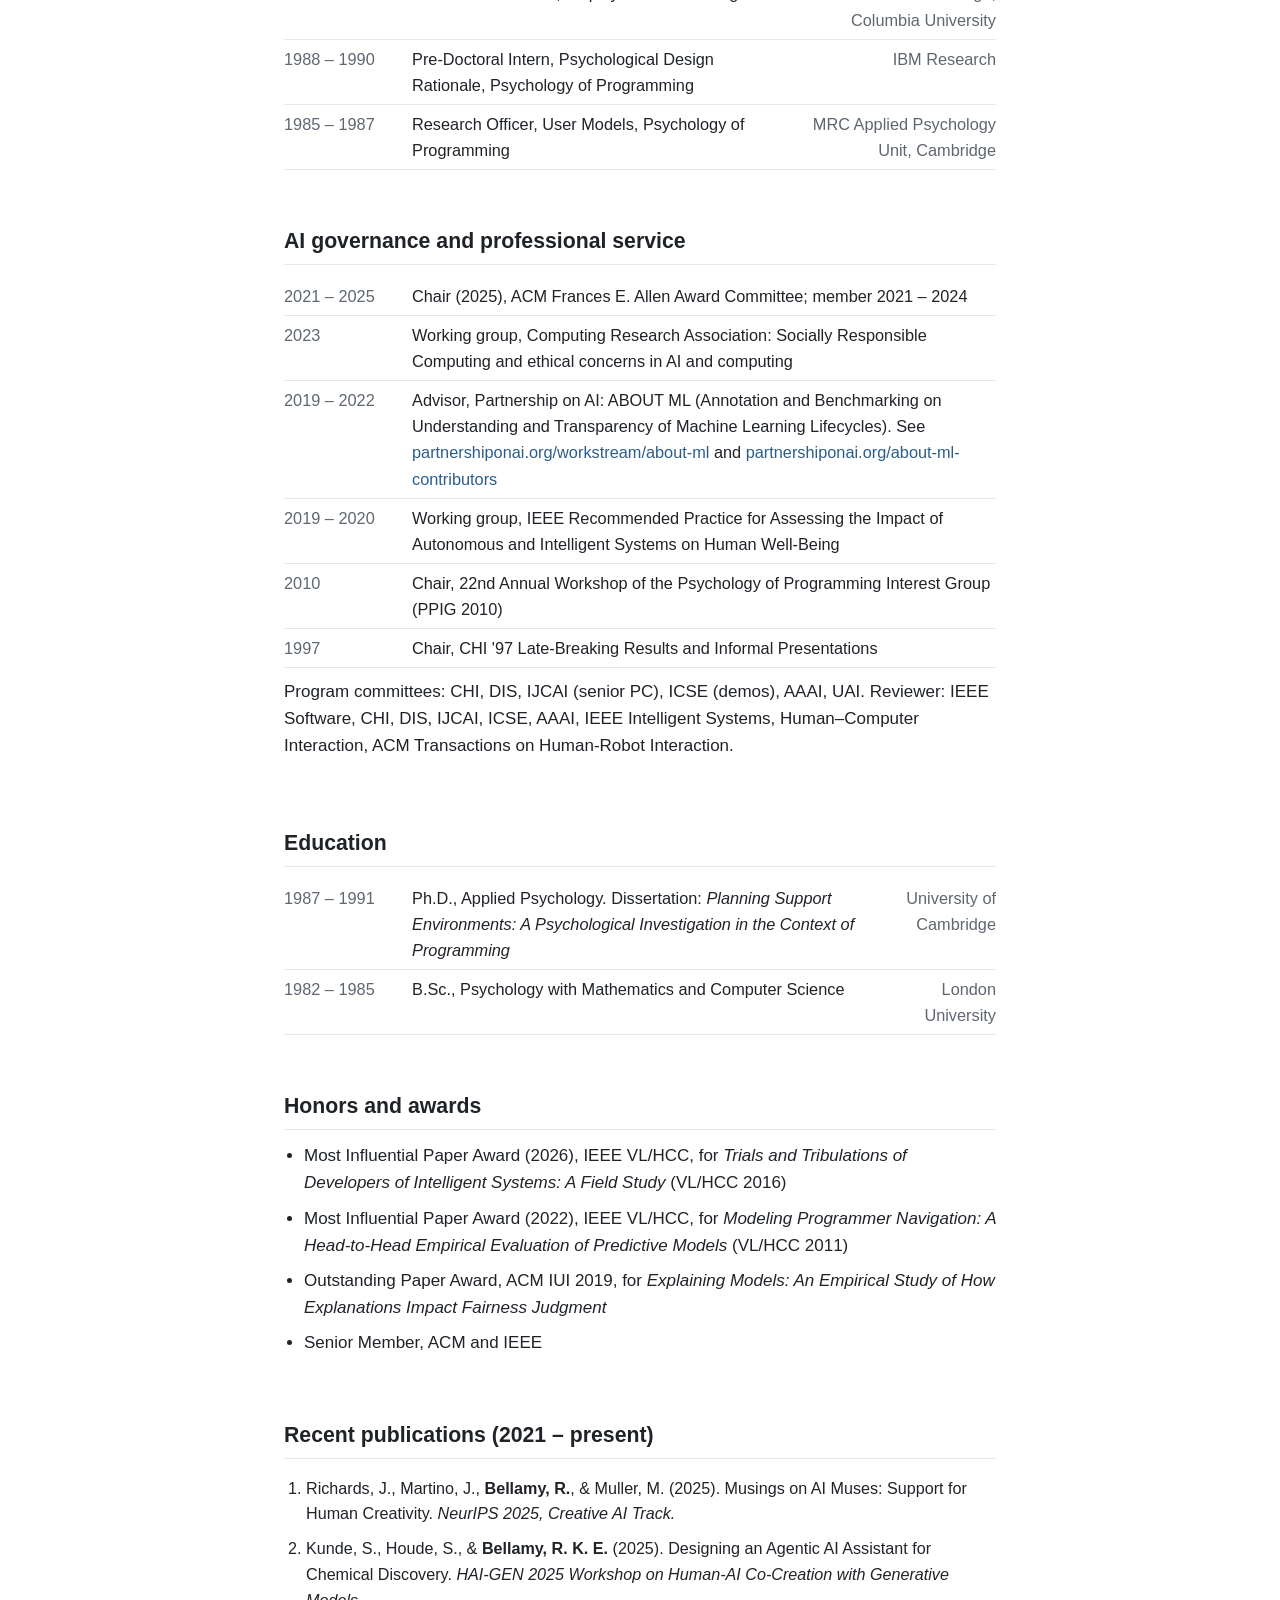
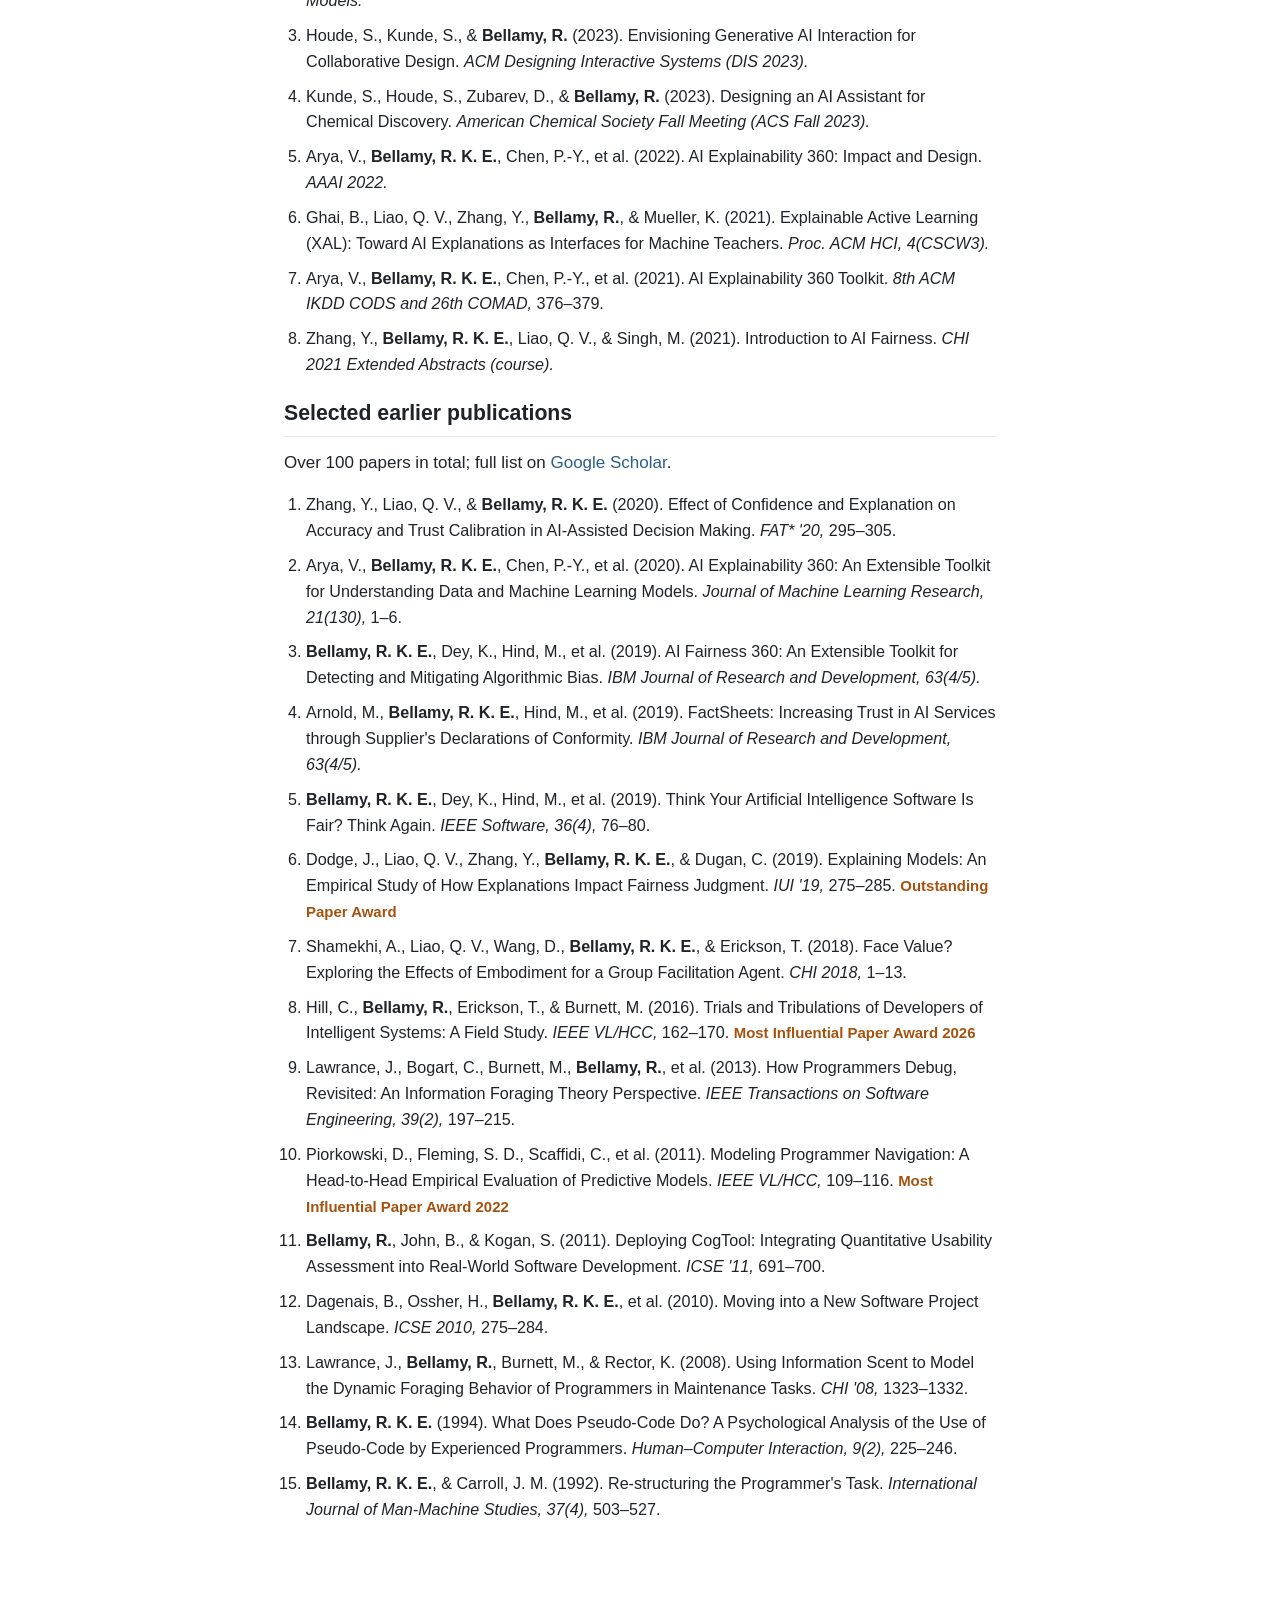
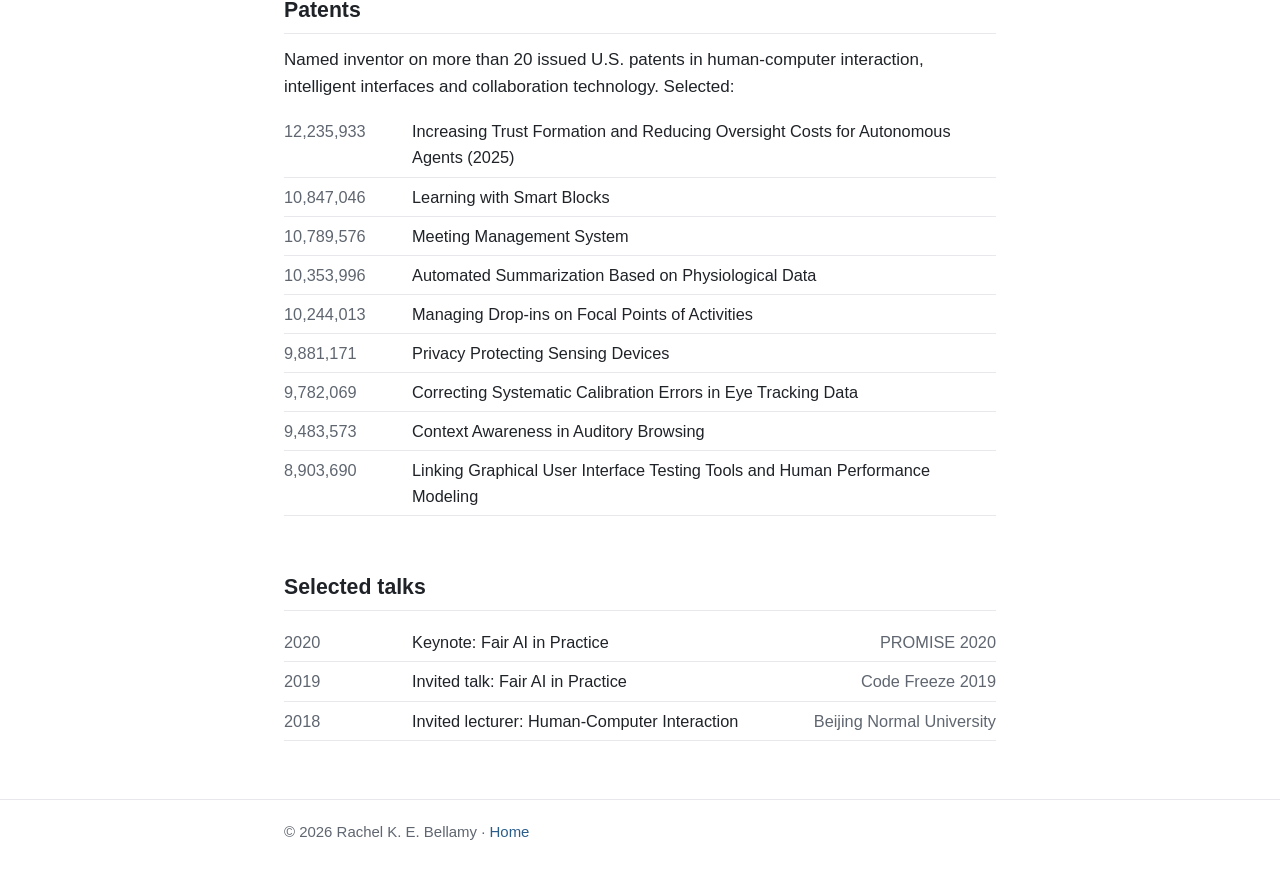
==== commit 49d61617: "Add files via upload" ====
--- a/cv.html
+++ b/cv.html
@@ -73,7 +73,7 @@
   <section>
     <h2>AI governance and professional service</h2>
     <table class="rows">
-      <tr><td class="yr">2021 – present</td><td>Committee member, ACM Frances E. Allen Award</td></tr>
+      <tr><td class="yr">2021 – 2025</td><td>Chair (2025), ACM Frances E. Allen Award Committee; member 2021 – 2024</td></tr>
       <tr><td class="yr">2023</td><td>Working group, Computing Research Association: Socially Responsible Computing and ethical concerns in AI and computing</td></tr>
       <tr><td class="yr">2019 – 2022</td><td>Advisor, Partnership on AI: ABOUT ML (Annotation and Benchmarking on Understanding and Transparency of Machine Learning Lifecycles). See <a href="https://partnershiponai.org/workstream/about-ml/">partnershiponai.org/workstream/about-ml</a> and <a href="https://partnershiponai.org/about-ml-contributors/">partnershiponai.org/about-ml-contributors</a></td></tr>
       <tr><td class="yr">2019 – 2020</td><td>Working group, IEEE Recommended Practice for Assessing the Impact of Autonomous and Intelligent Systems on Human Well-Being</td></tr>
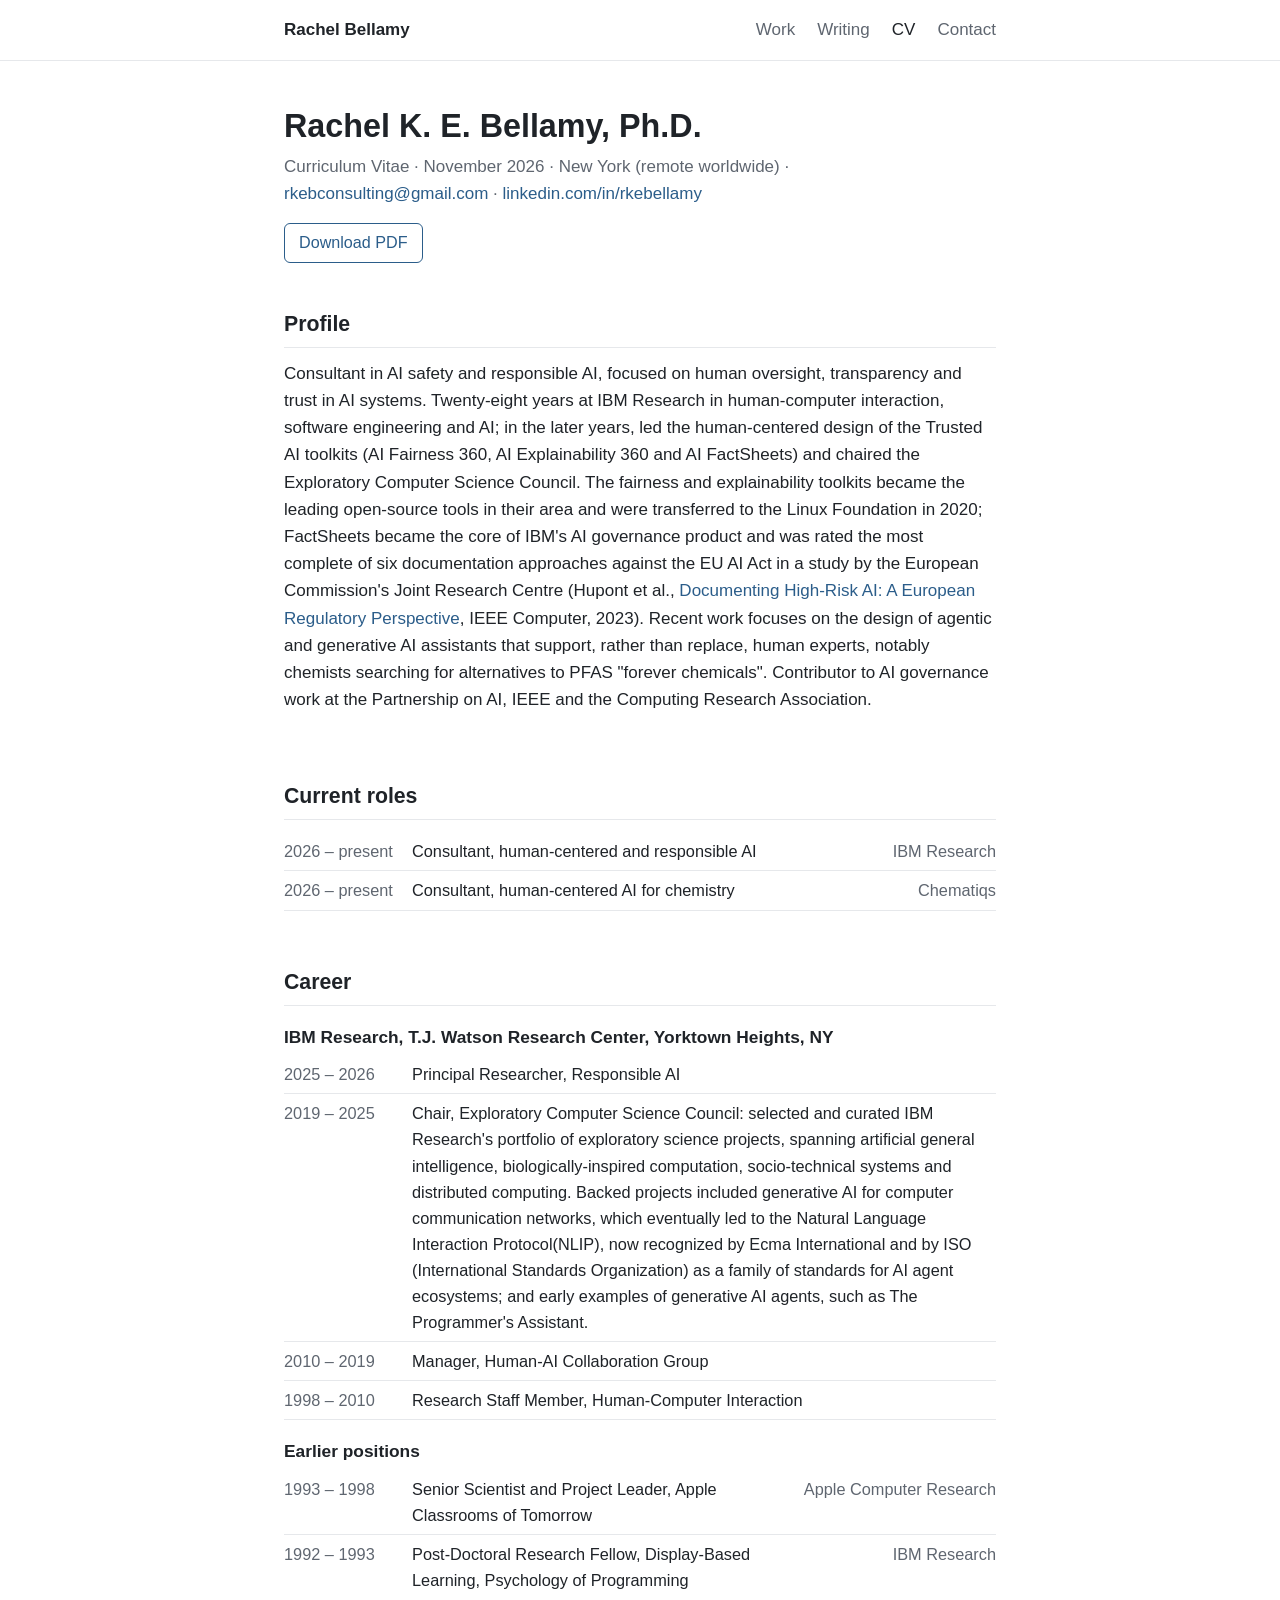
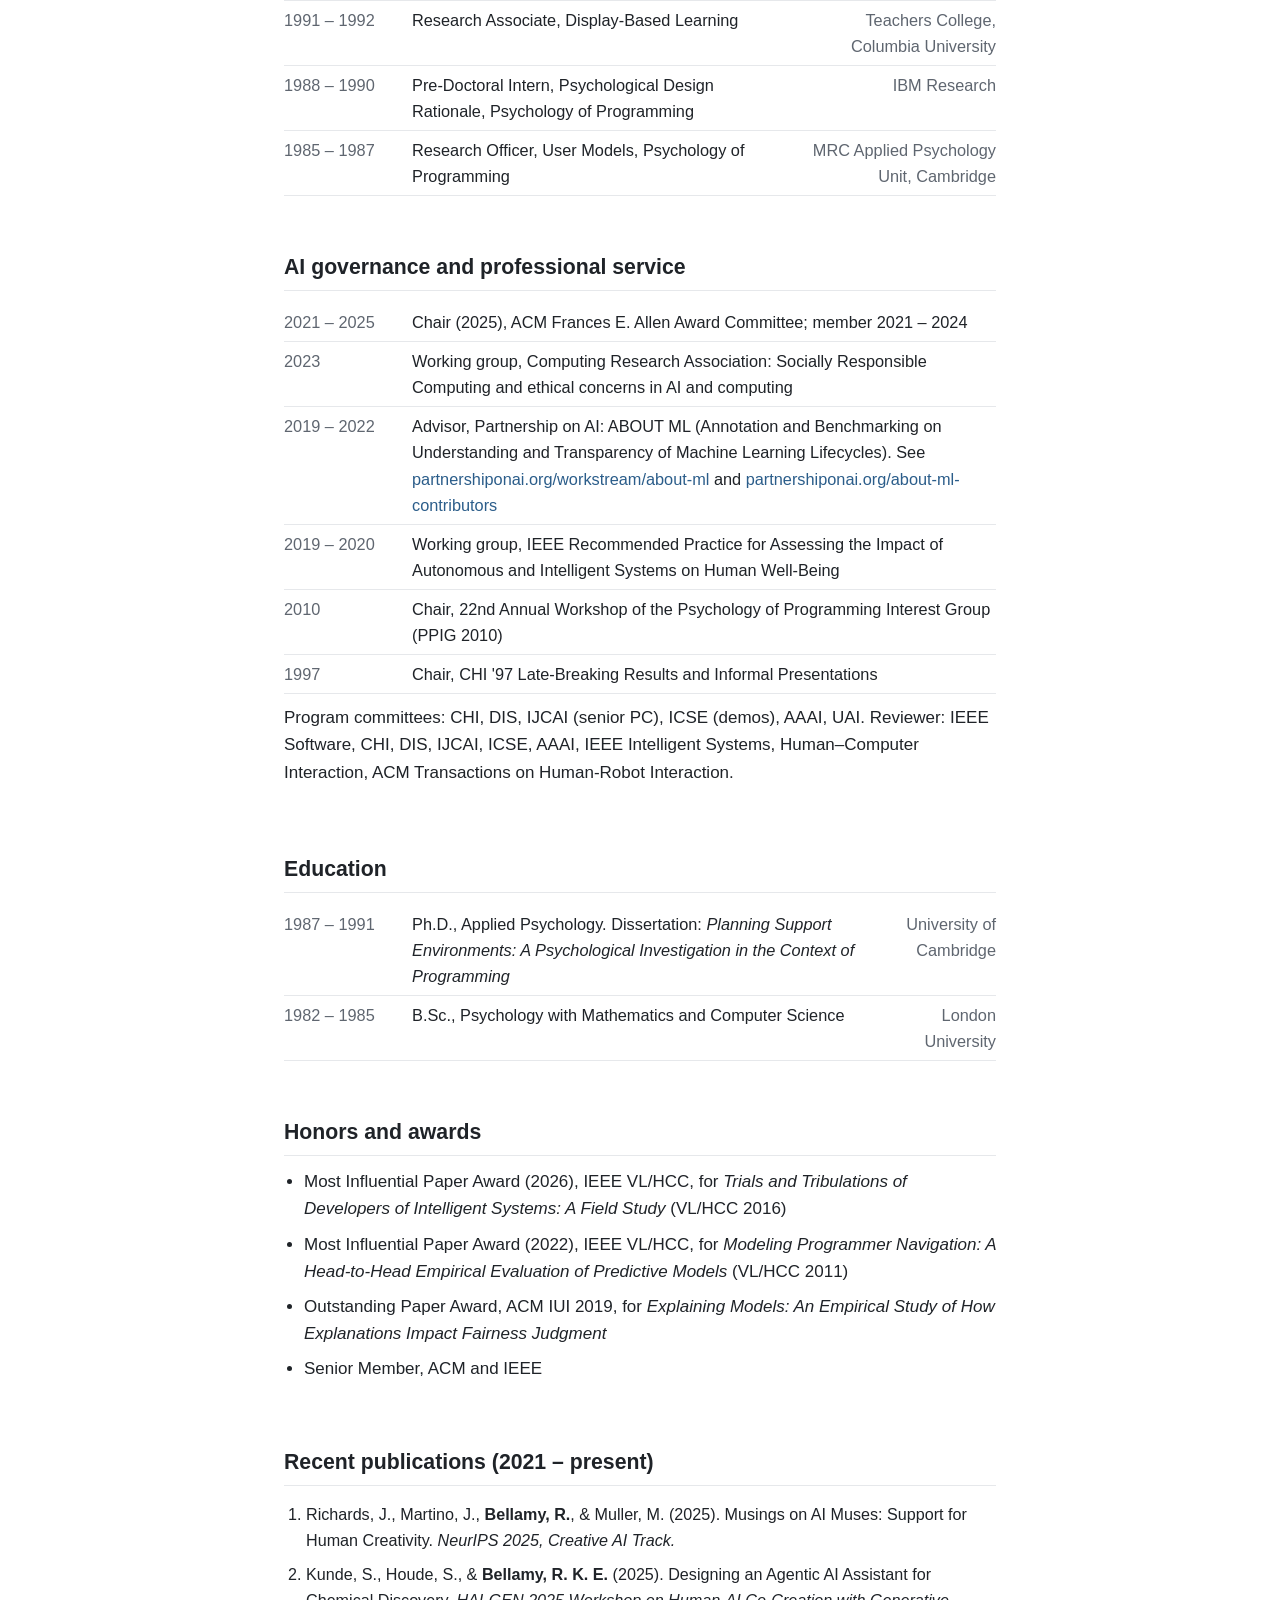
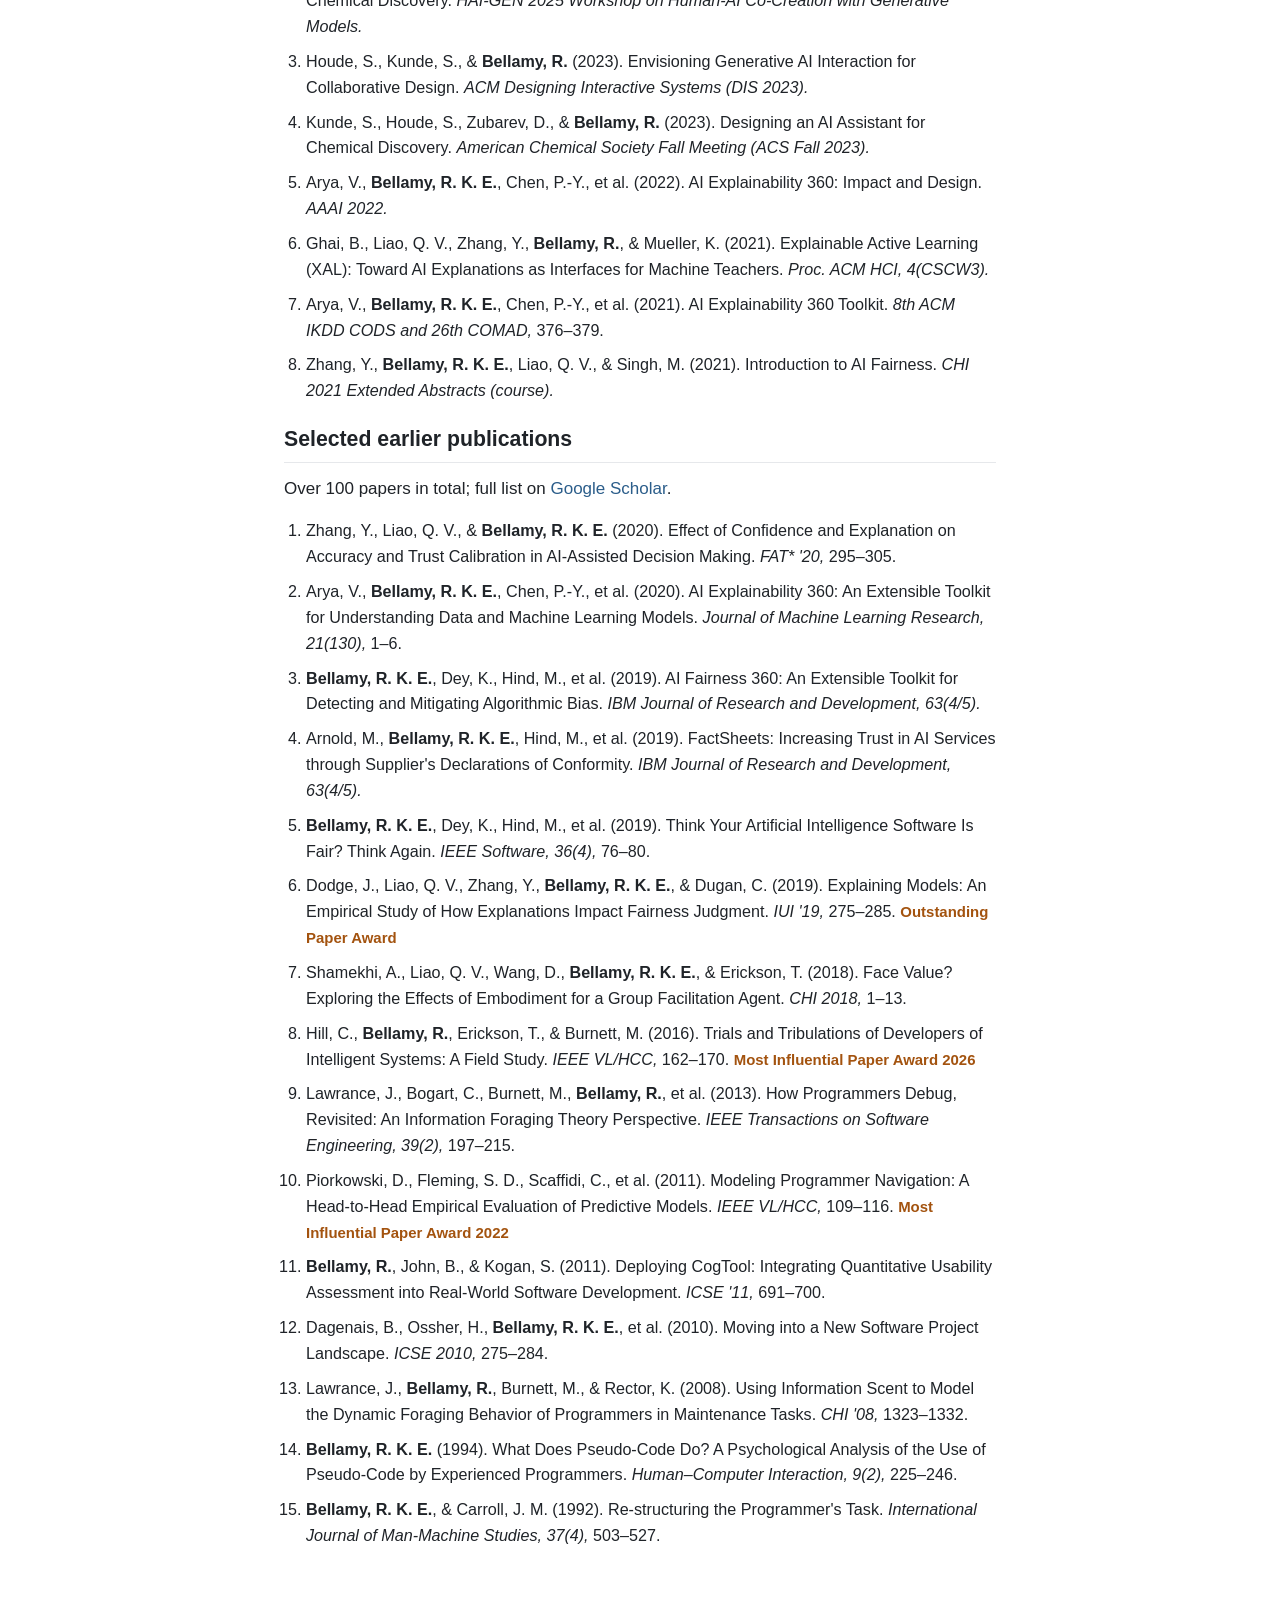
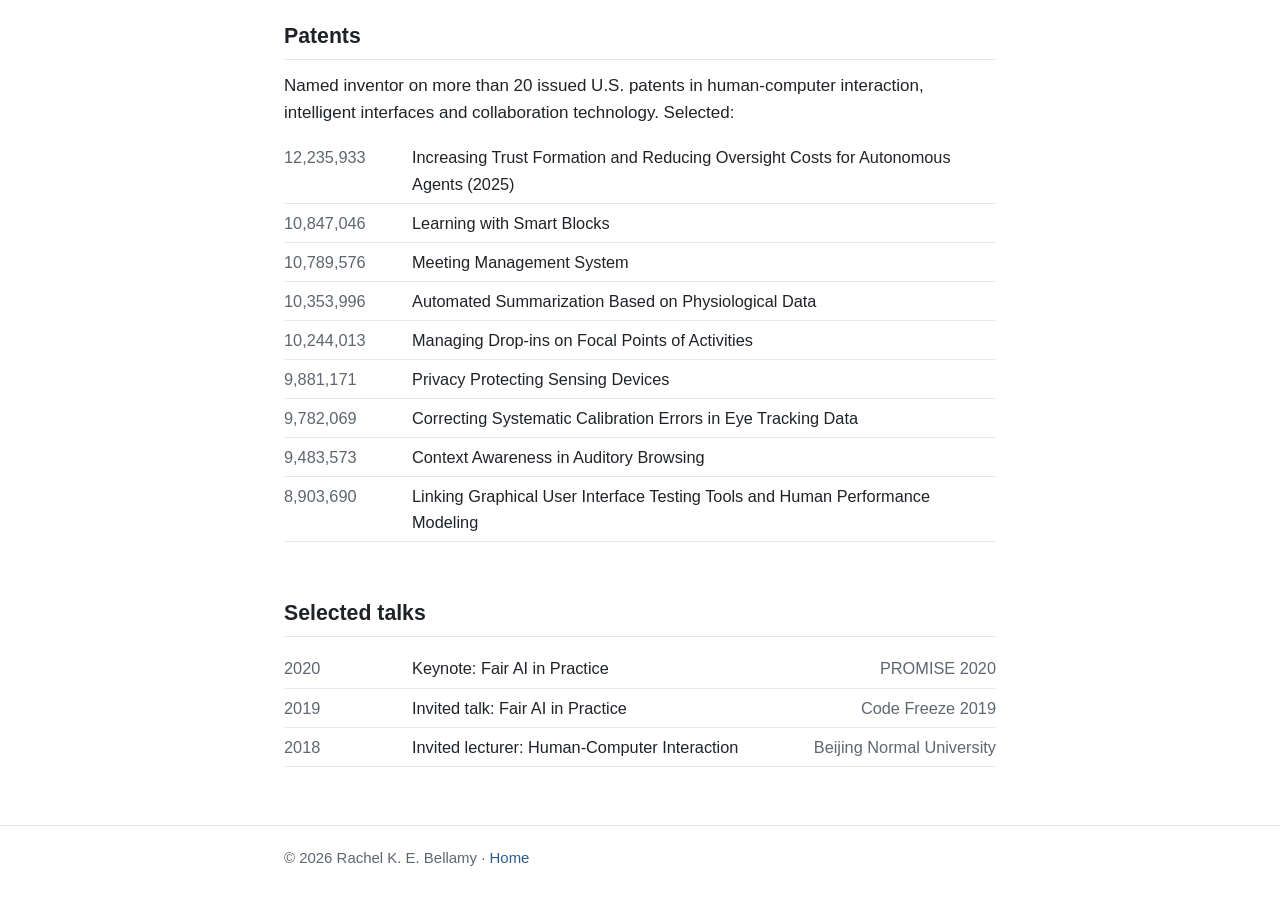
==== commit 00c80fed: "Enhance Chair position description in CV Updated the description of the Chair position to include re" ====
--- a/cv.html
+++ b/cv.html
@@ -56,7 +56,7 @@
     <h3>IBM Research, T.J. Watson Research Center, Yorktown Heights, NY</h3>
     <table class="rows">
       <tr><td class="yr">2025 – 2026</td><td>Principal Researcher, Responsible AI</td></tr>
-      <tr><td class="yr">2019 – 2025</td><td>Chair, Exploratory Computer Science Council: selected and curated IBM Research's portfolio of exploratory science projects, spanning artificial general intelligence, biologically-inspired computation, socio-technical systems and distributed computing. Backed projects included generative AI for computer communication networks, which eventually led to the Natural Language Interaction Protocol (now a family of Ecma International standards for AI agents), and early design principles for generative AI applications and for working with AI agents</td></tr>
+      <tr><td class="yr">2019 – 2025</td><td>Chair, Exploratory Computer Science Council: selected and curated IBM Research's portfolio of exploratory science projects, spanning artificial general intelligence, biologically-inspired computation, socio-technical systems and distributed computing. Backed projects included generative AI for computer communication networks, which eventually led to the Natural Language Interaction Protocol(NLIP), now recognized by Ecma International and by ISO (International Standards Organization) as a family of standards for AI agent ecosystems; and early examples of generative AI agents, such as The Programmer's Assistant.</td></tr>
       <tr><td class="yr">2010 – 2019</td><td>Manager, Human-AI Collaboration Group</td></tr>
       <tr><td class="yr">1998 – 2010</td><td>Research Staff Member, Human-Computer Interaction</td></tr>
     </table>
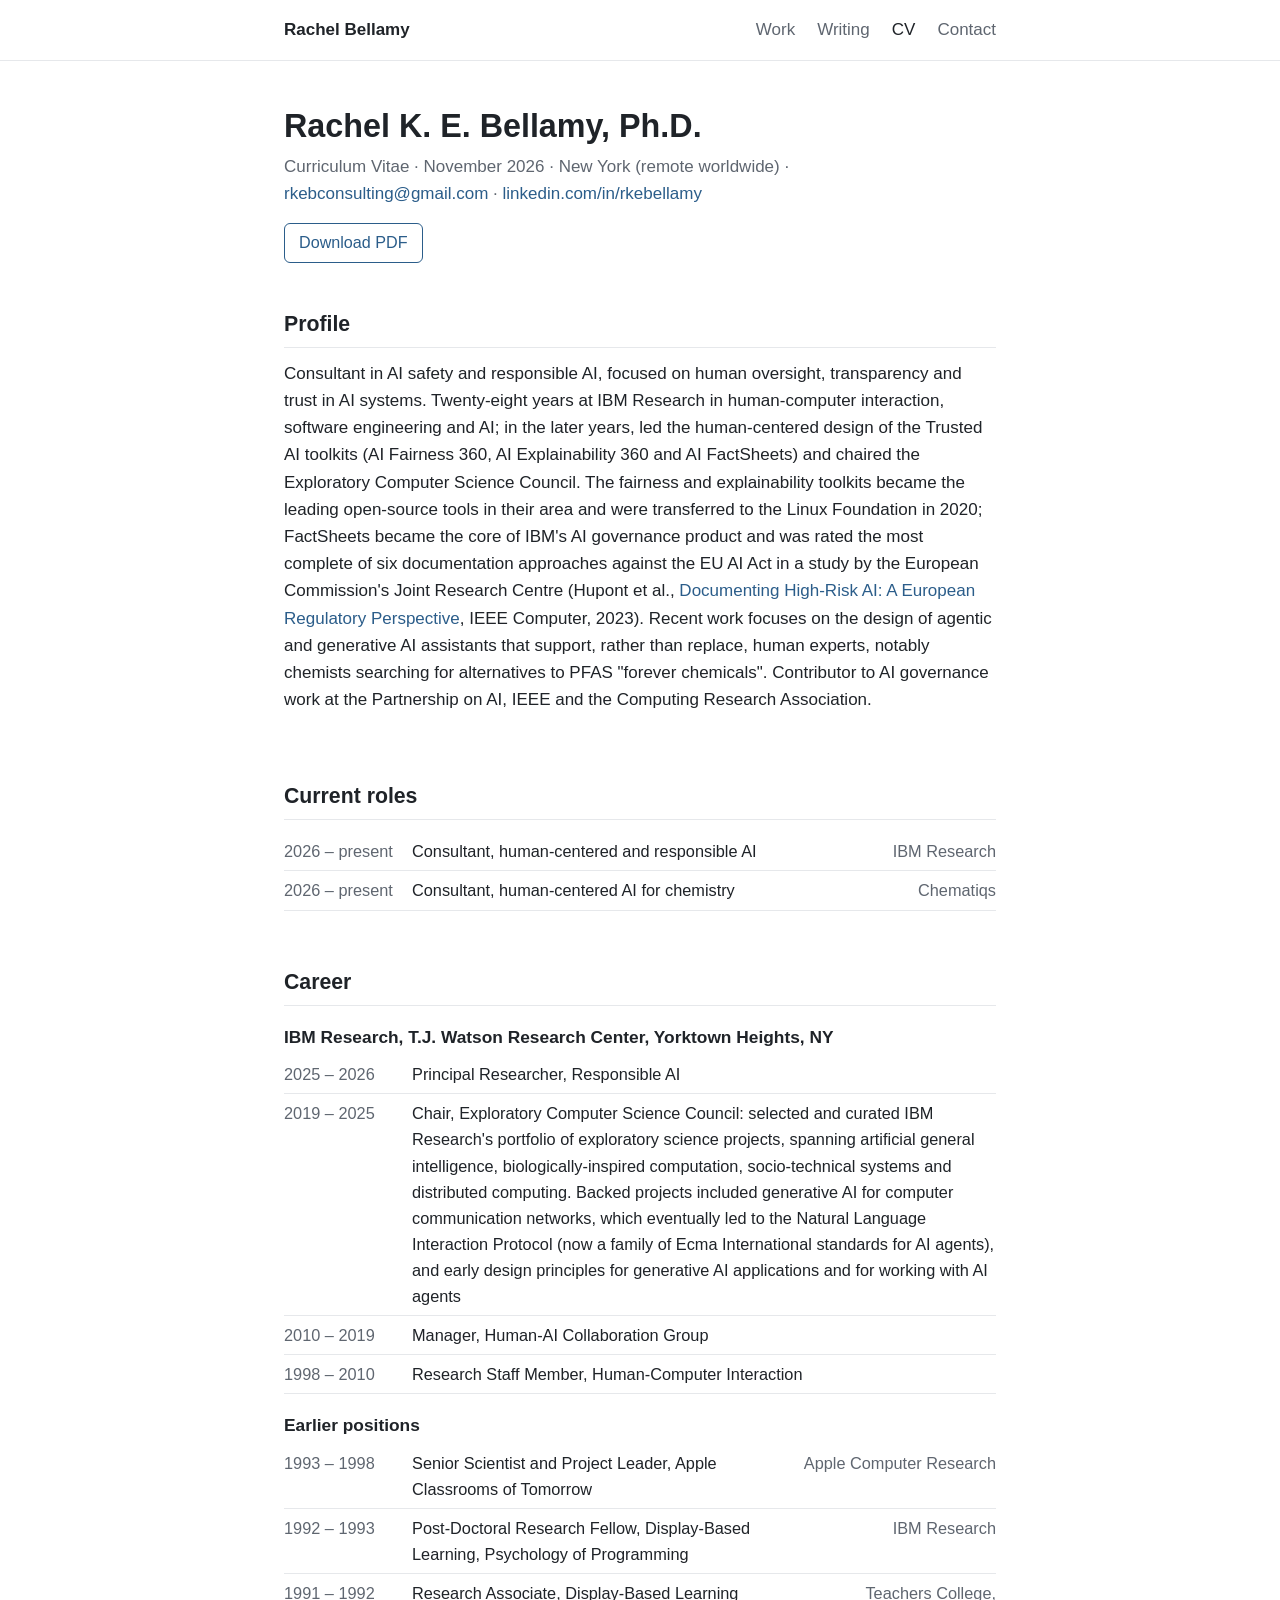
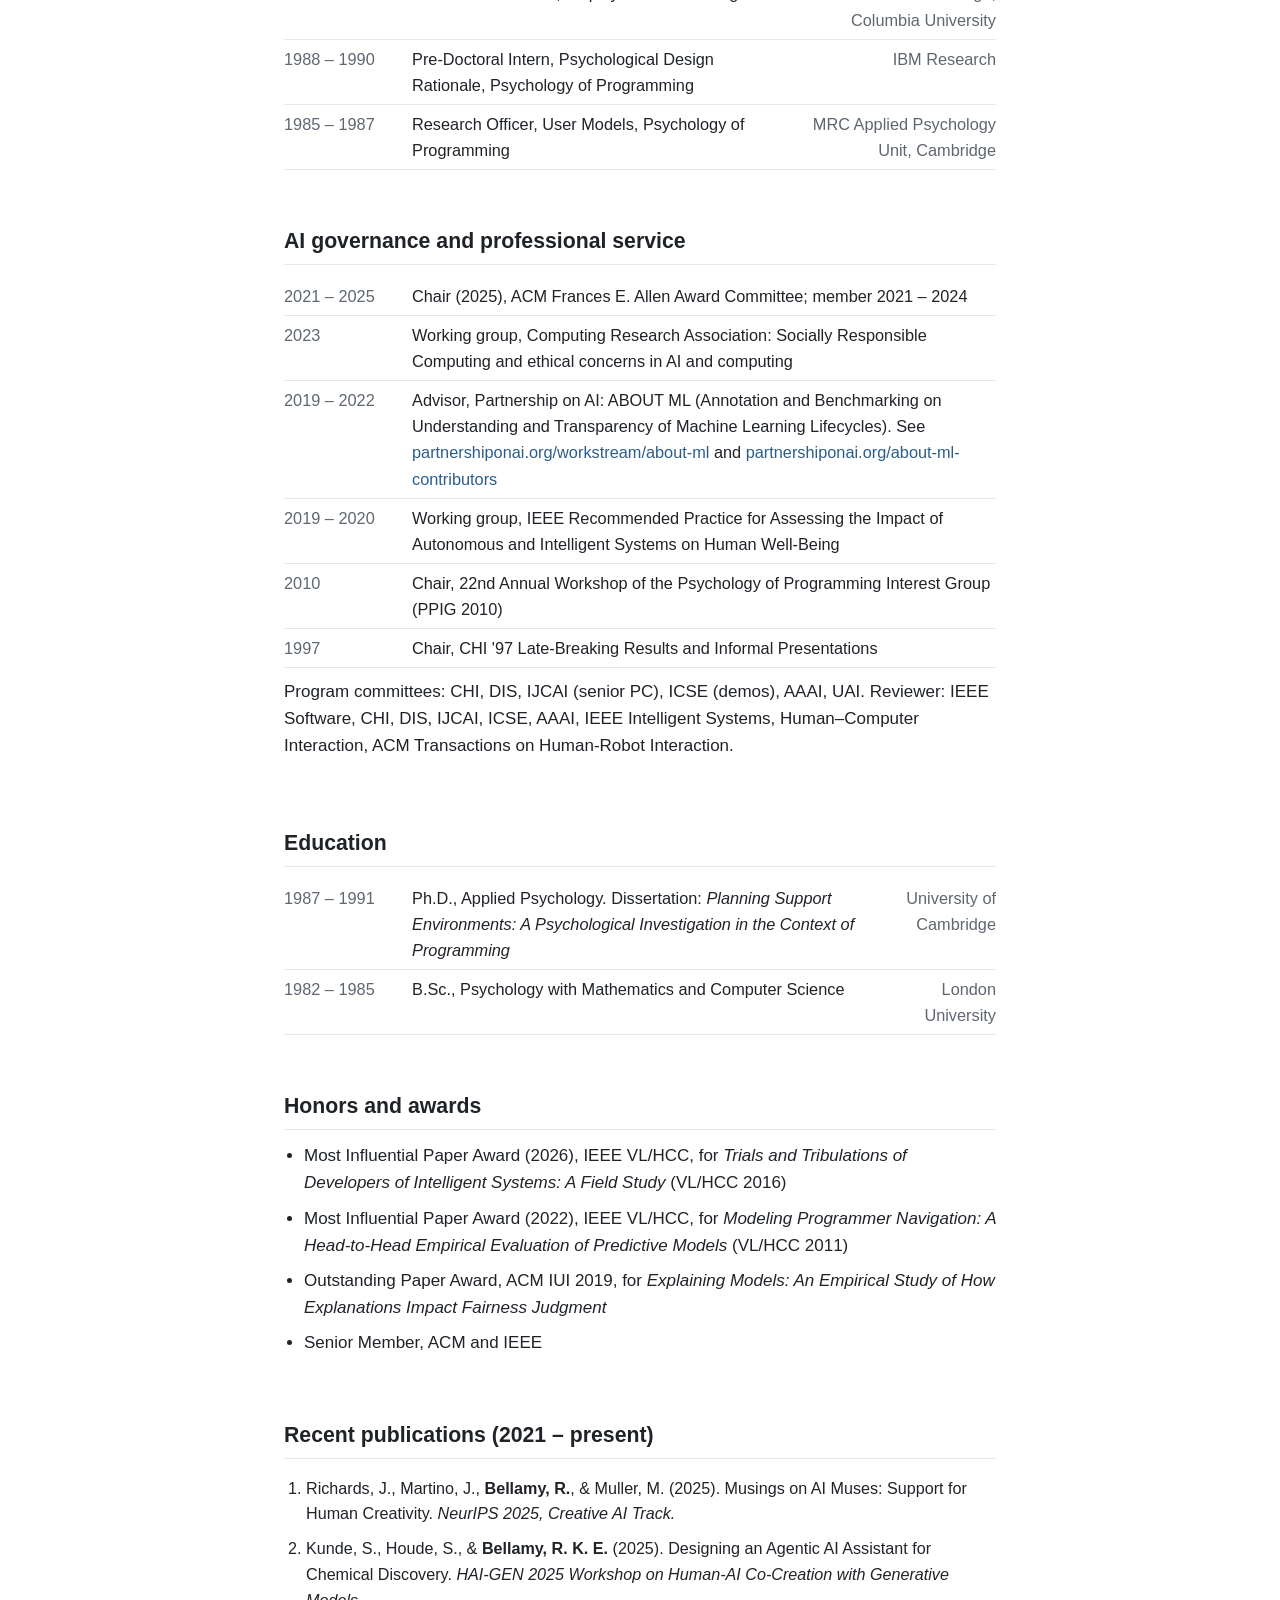
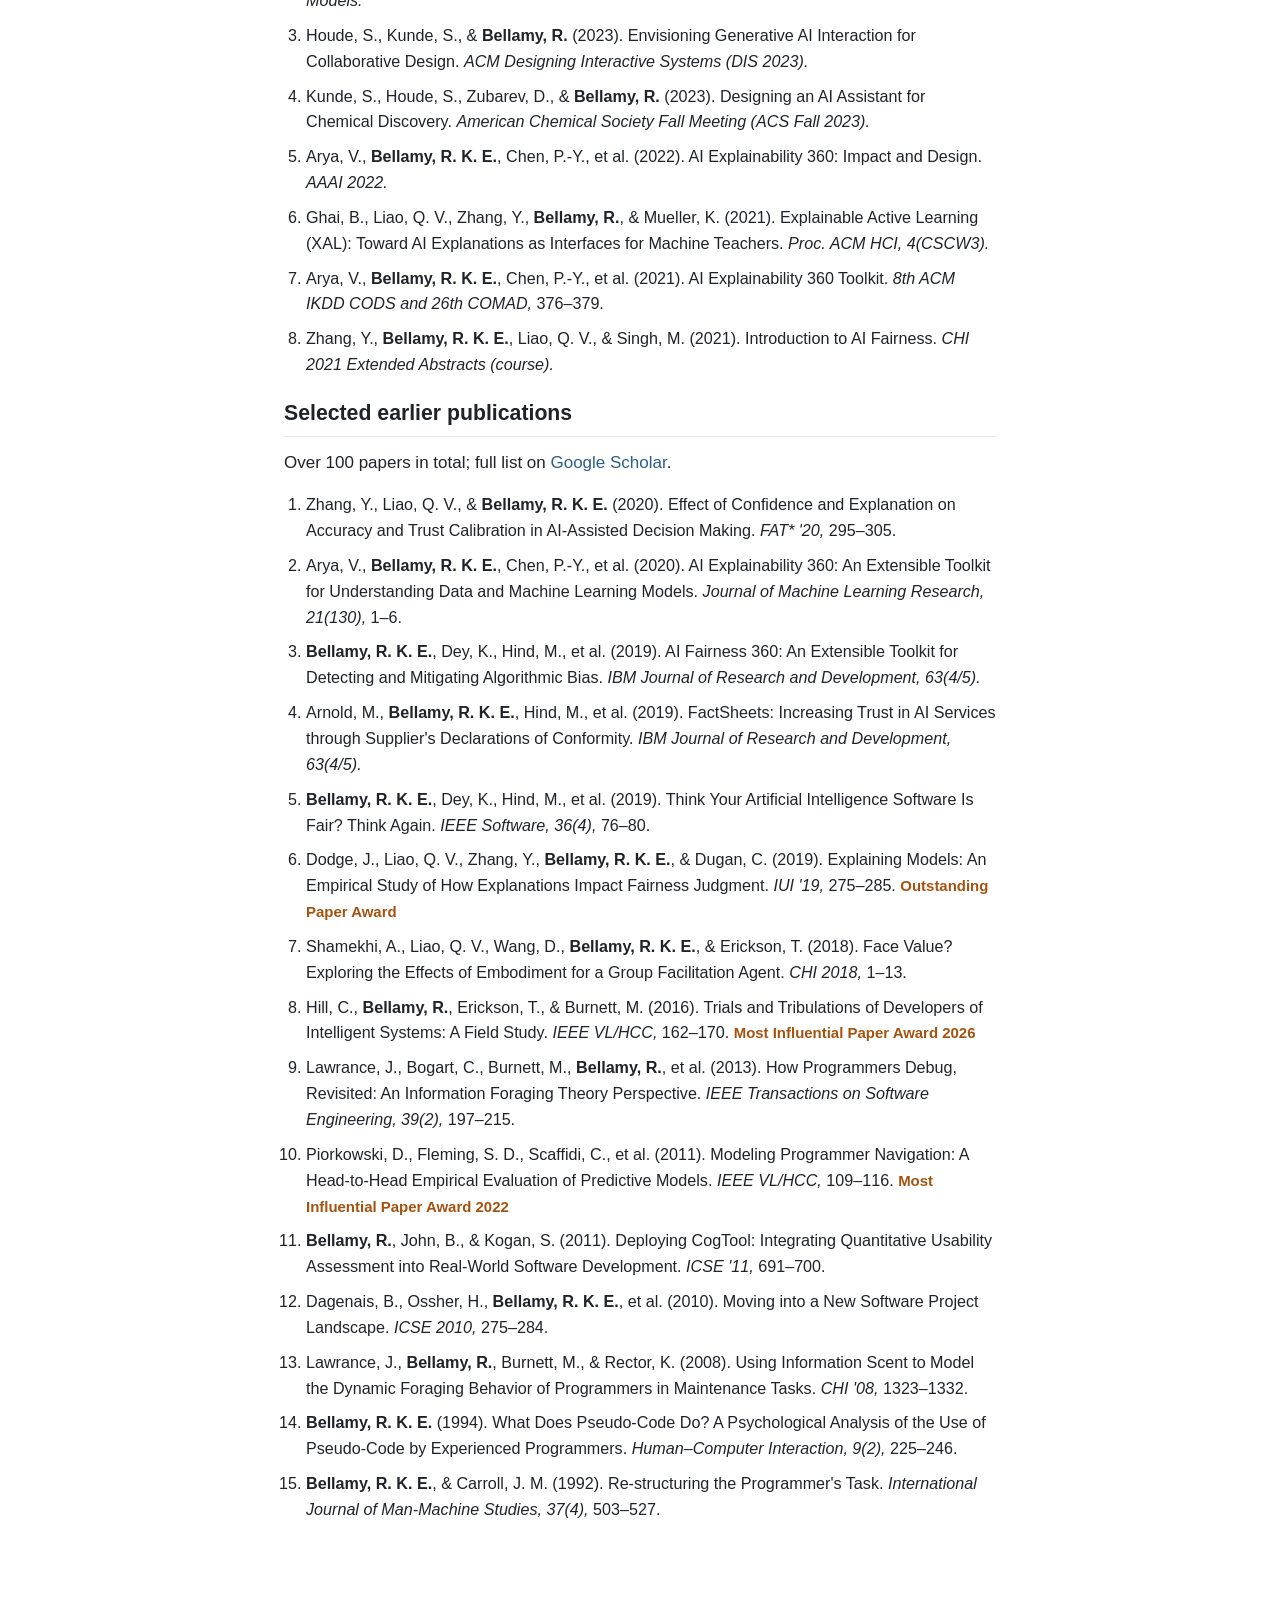
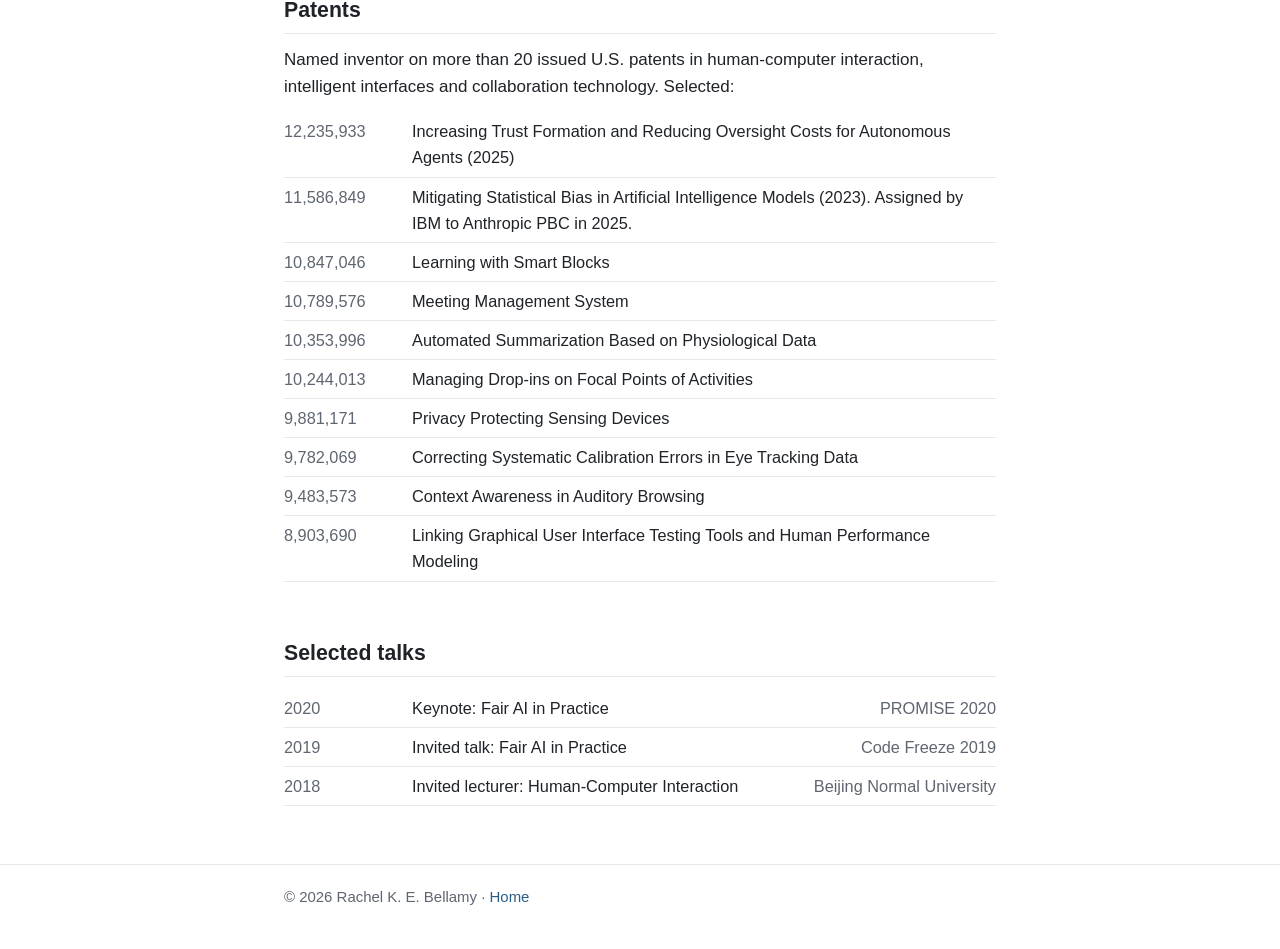
==== commit 61e3b110: "Add files via upload" ====
--- a/cv.html
+++ b/cv.html
@@ -56,7 +56,7 @@
     <h3>IBM Research, T.J. Watson Research Center, Yorktown Heights, NY</h3>
     <table class="rows">
       <tr><td class="yr">2025 – 2026</td><td>Principal Researcher, Responsible AI</td></tr>
-      <tr><td class="yr">2019 – 2025</td><td>Chair, Exploratory Computer Science Council: selected and curated IBM Research's portfolio of exploratory science projects, spanning artificial general intelligence, biologically-inspired computation, socio-technical systems and distributed computing. Backed projects included generative AI for computer communication networks, which eventually led to the Natural Language Interaction Protocol(NLIP), now recognized by Ecma International and by ISO (International Standards Organization) as a family of standards for AI agent ecosystems; and early examples of generative AI agents, such as The Programmer's Assistant.</td></tr>
+      <tr><td class="yr">2019 – 2025</td><td>Chair, Exploratory Computer Science Council: selected and curated IBM Research's portfolio of exploratory science projects, spanning artificial general intelligence, biologically-inspired computation, socio-technical systems and distributed computing. Backed projects included generative AI for computer communication networks, which eventually led to the Natural Language Interaction Protocol (now a family of Ecma International standards for AI agents), and early design principles for generative AI applications and for working with AI agents</td></tr>
       <tr><td class="yr">2010 – 2019</td><td>Manager, Human-AI Collaboration Group</td></tr>
       <tr><td class="yr">1998 – 2010</td><td>Research Staff Member, Human-Computer Interaction</td></tr>
     </table>
@@ -140,6 +140,7 @@
     <p>Named inventor on more than 20 issued U.S. patents in human-computer interaction, intelligent interfaces and collaboration technology. Selected:</p>
     <table class="rows">
       <tr><td class="yr">12,235,933</td><td>Increasing Trust Formation and Reducing Oversight Costs for Autonomous Agents (2025)</td></tr>
+      <tr><td class="yr">11,586,849</td><td>Mitigating Statistical Bias in Artificial Intelligence Models (2023). Assigned by IBM to Anthropic PBC in 2025.</td></tr>
       <tr><td class="yr">10,847,046</td><td>Learning with Smart Blocks</td></tr>
       <tr><td class="yr">10,789,576</td><td>Meeting Management System</td></tr>
       <tr><td class="yr">10,353,996</td><td>Automated Summarization Based on Physiological Data</td></tr>
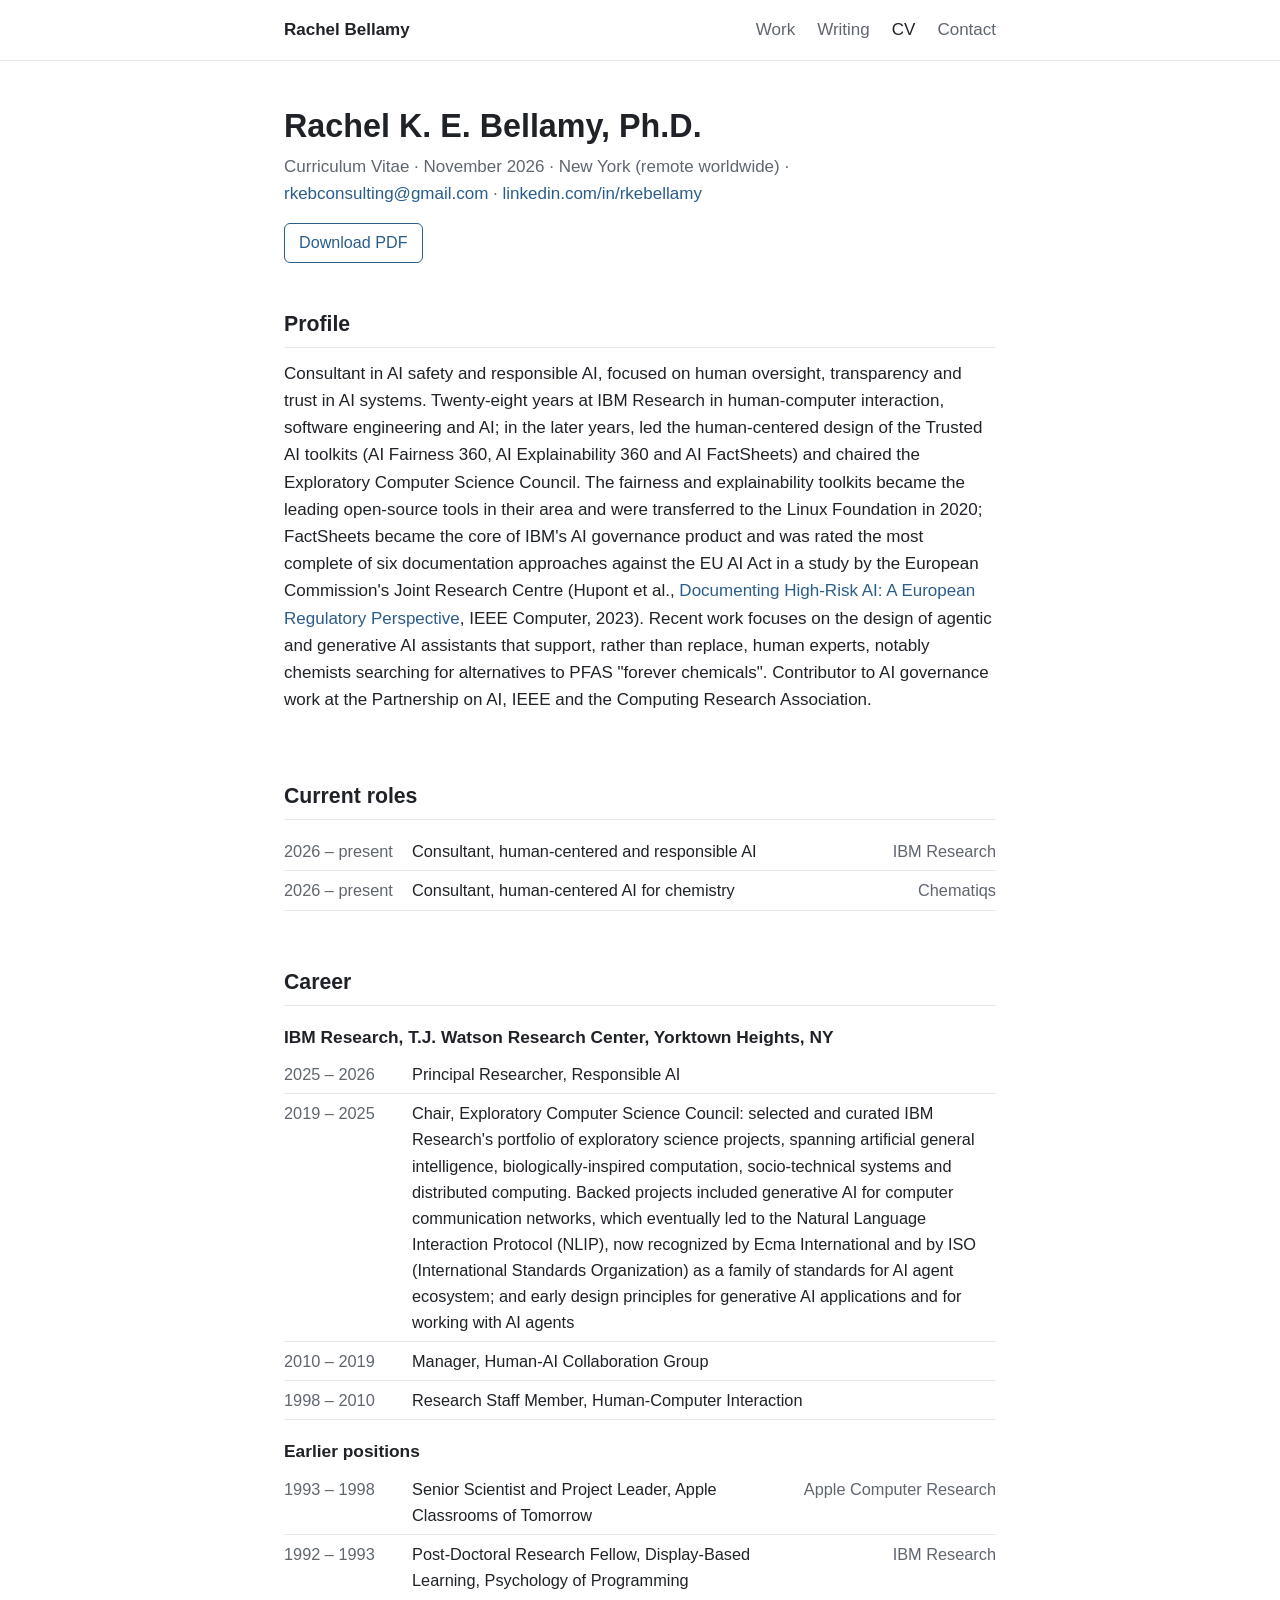
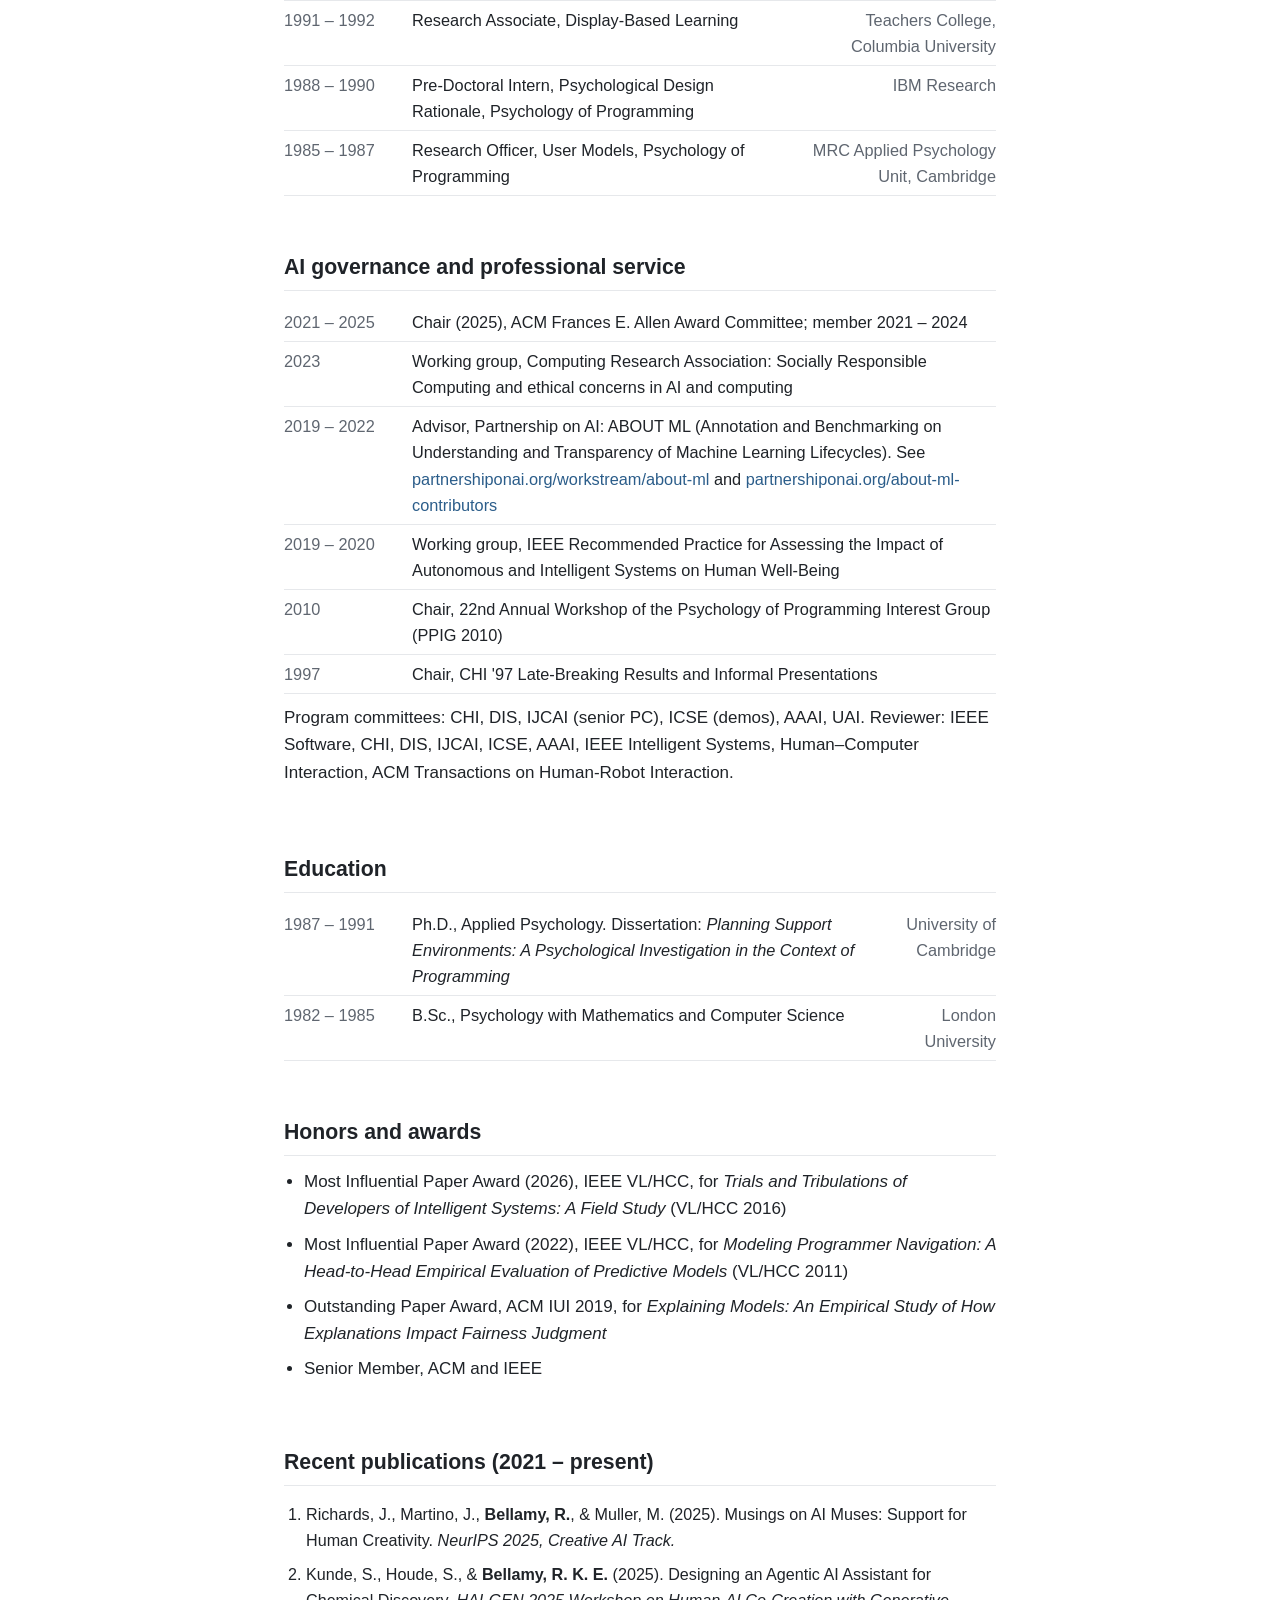
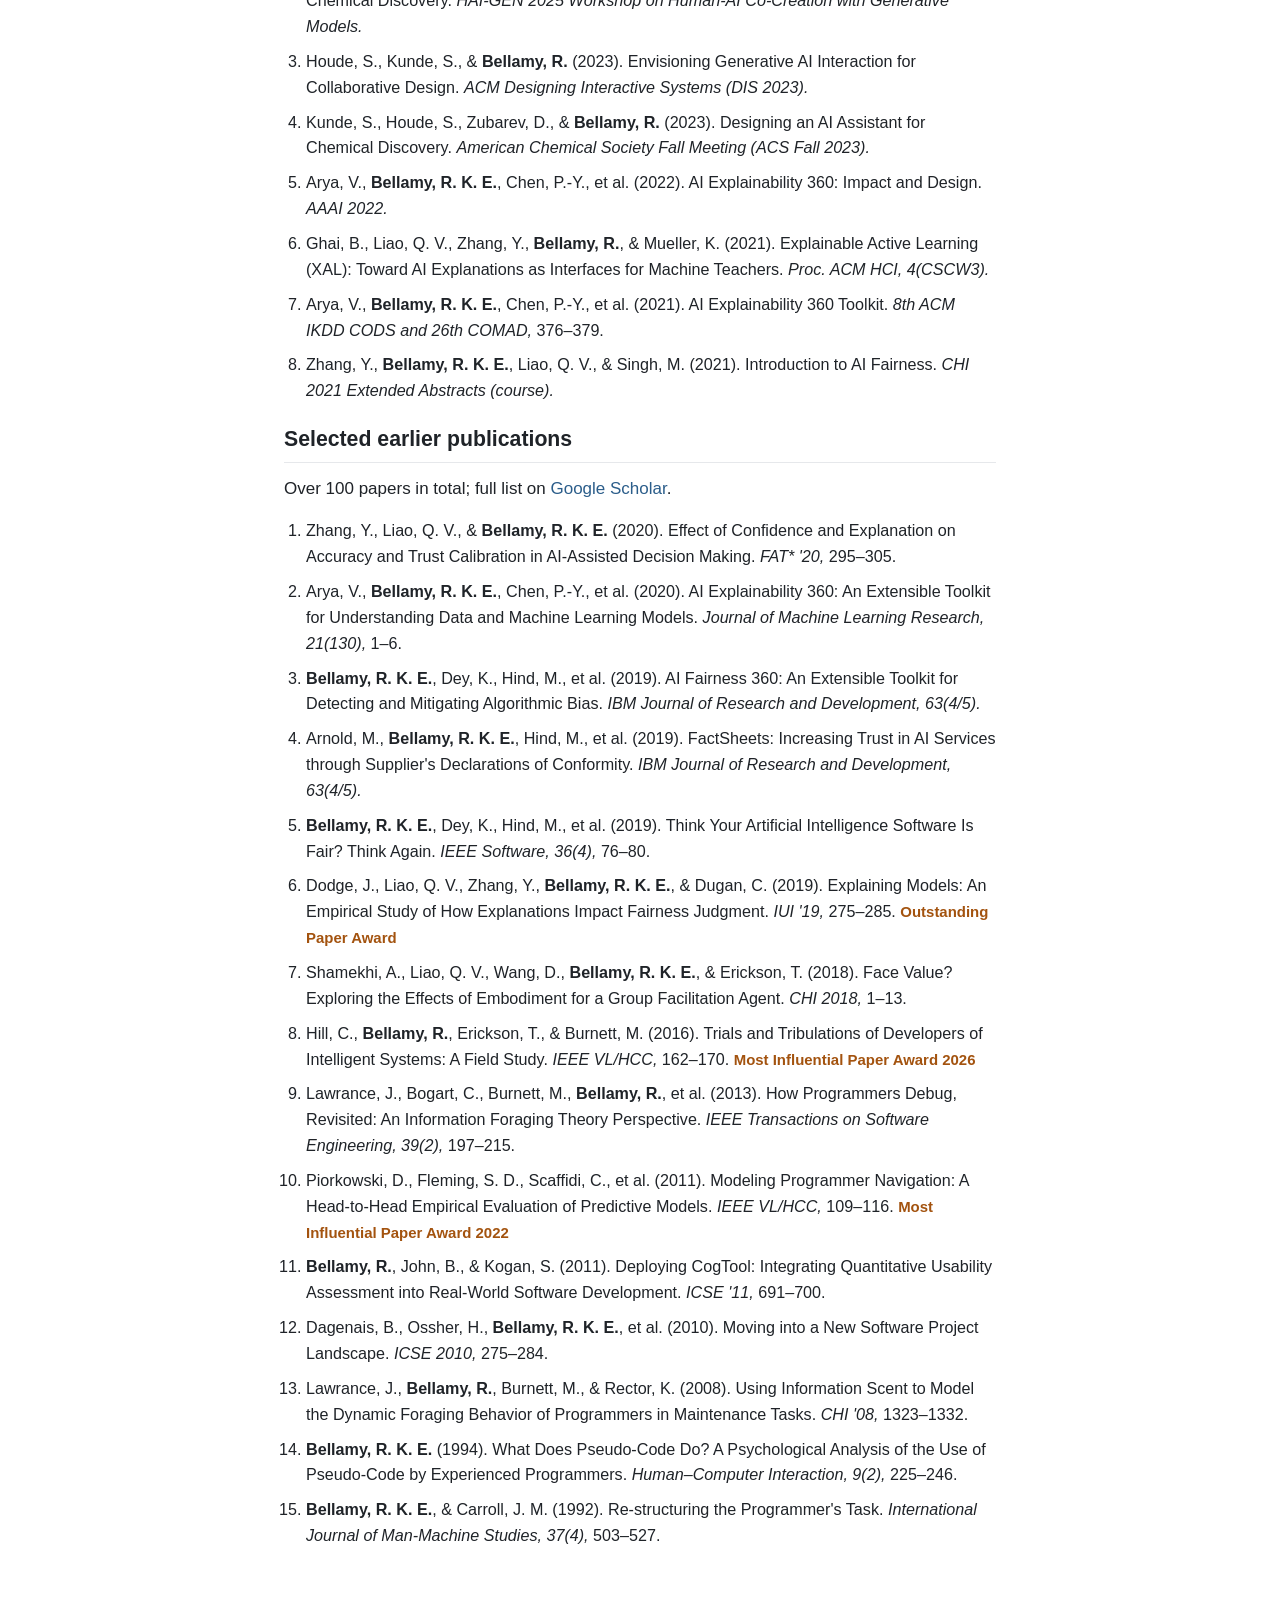
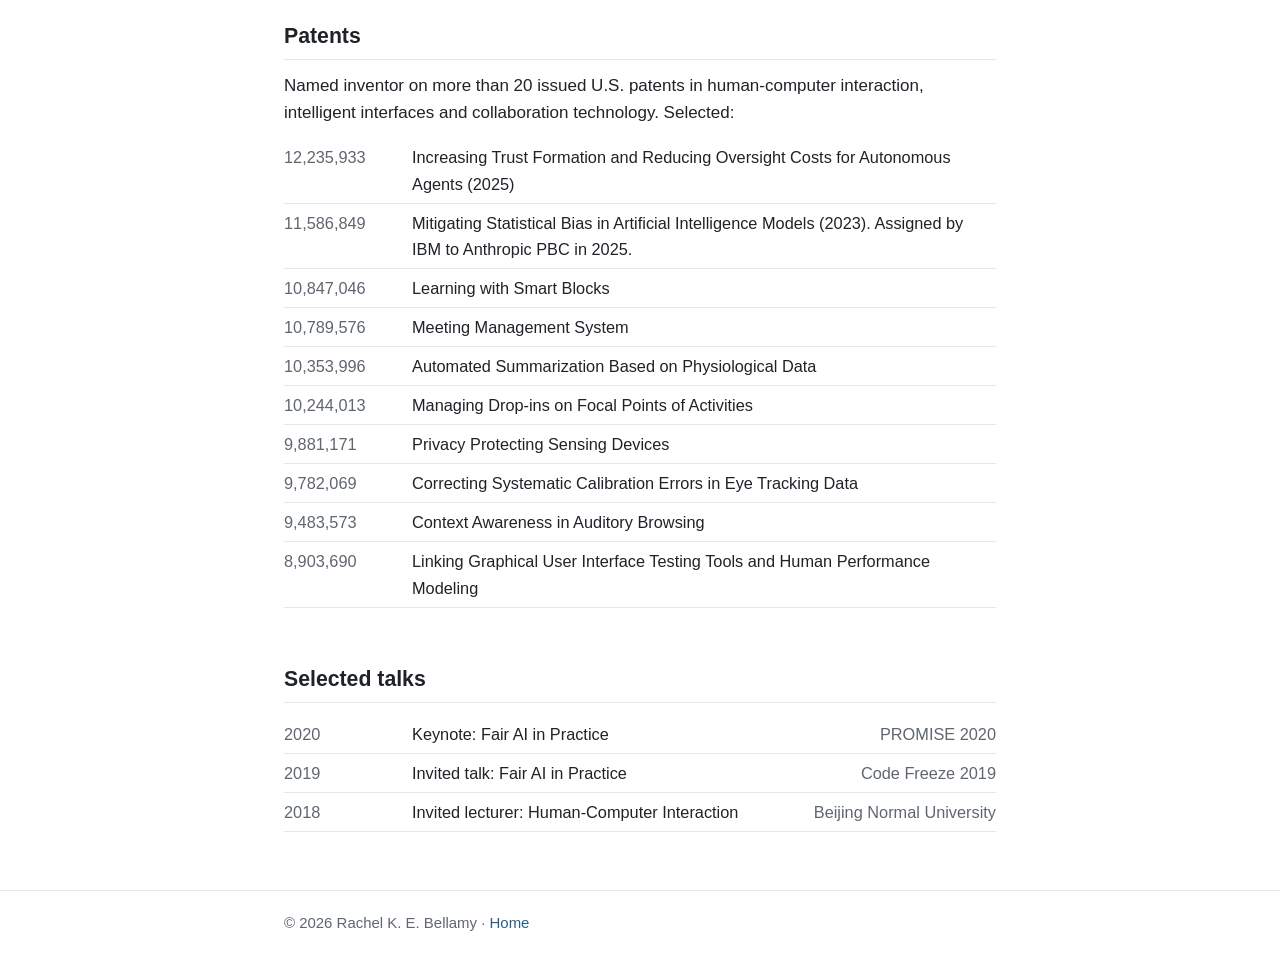
==== commit 8c1a30e9: "Enhance Chair position description in CV Updated the description of the Chair position to include re" ====
--- a/cv.html
+++ b/cv.html
@@ -56,7 +56,7 @@
     <h3>IBM Research, T.J. Watson Research Center, Yorktown Heights, NY</h3>
     <table class="rows">
       <tr><td class="yr">2025 – 2026</td><td>Principal Researcher, Responsible AI</td></tr>
-      <tr><td class="yr">2019 – 2025</td><td>Chair, Exploratory Computer Science Council: selected and curated IBM Research's portfolio of exploratory science projects, spanning artificial general intelligence, biologically-inspired computation, socio-technical systems and distributed computing. Backed projects included generative AI for computer communication networks, which eventually led to the Natural Language Interaction Protocol (now a family of Ecma International standards for AI agents), and early design principles for generative AI applications and for working with AI agents</td></tr>
+      <tr><td class="yr">2019 – 2025</td><td>Chair, Exploratory Computer Science Council: selected and curated IBM Research's portfolio of exploratory science projects, spanning artificial general intelligence, biologically-inspired computation, socio-technical systems and distributed computing. Backed projects included generative AI for computer communication networks, which eventually led to the Natural Language Interaction Protocol (NLIP), now recognized by Ecma International and by ISO (International Standards Organization) as a family of standards for AI agent ecosystem; and early design principles for generative AI applications and for working with AI agents</td></tr>
       <tr><td class="yr">2010 – 2019</td><td>Manager, Human-AI Collaboration Group</td></tr>
       <tr><td class="yr">1998 – 2010</td><td>Research Staff Member, Human-Computer Interaction</td></tr>
     </table>
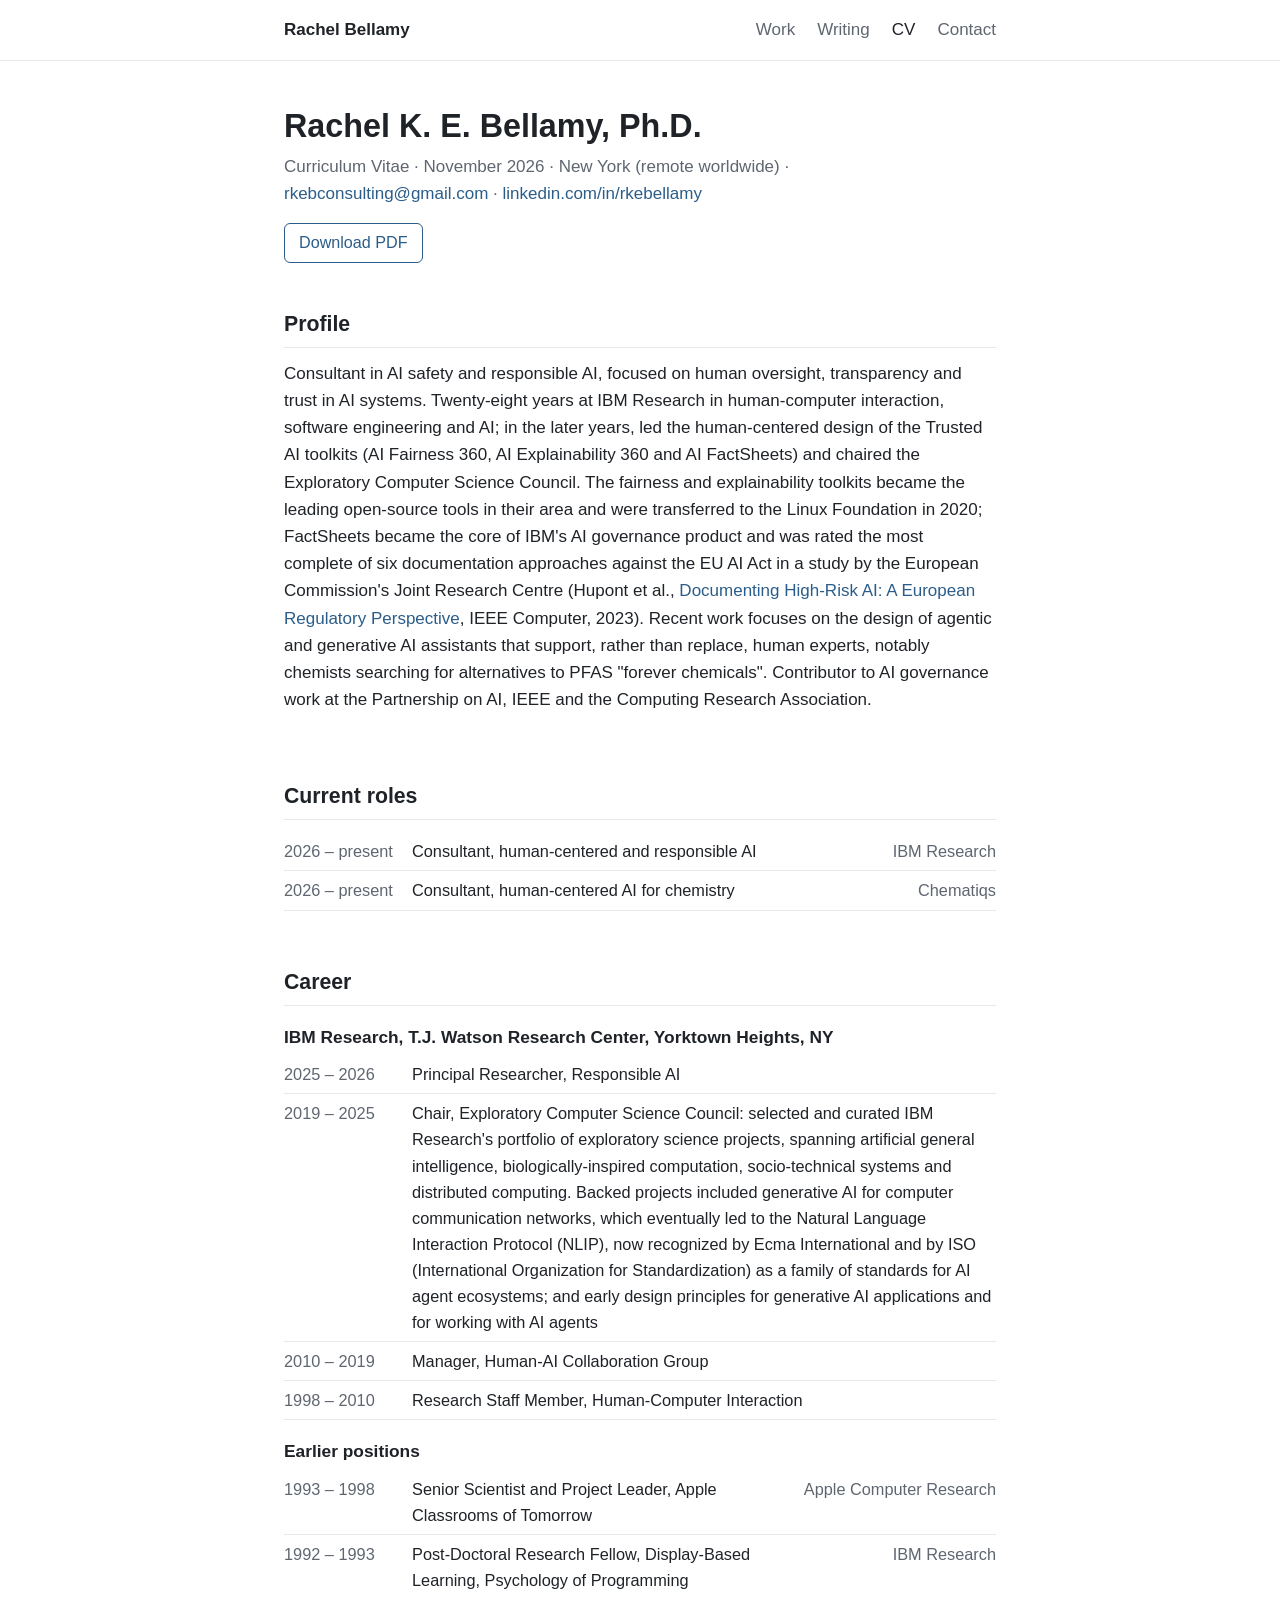
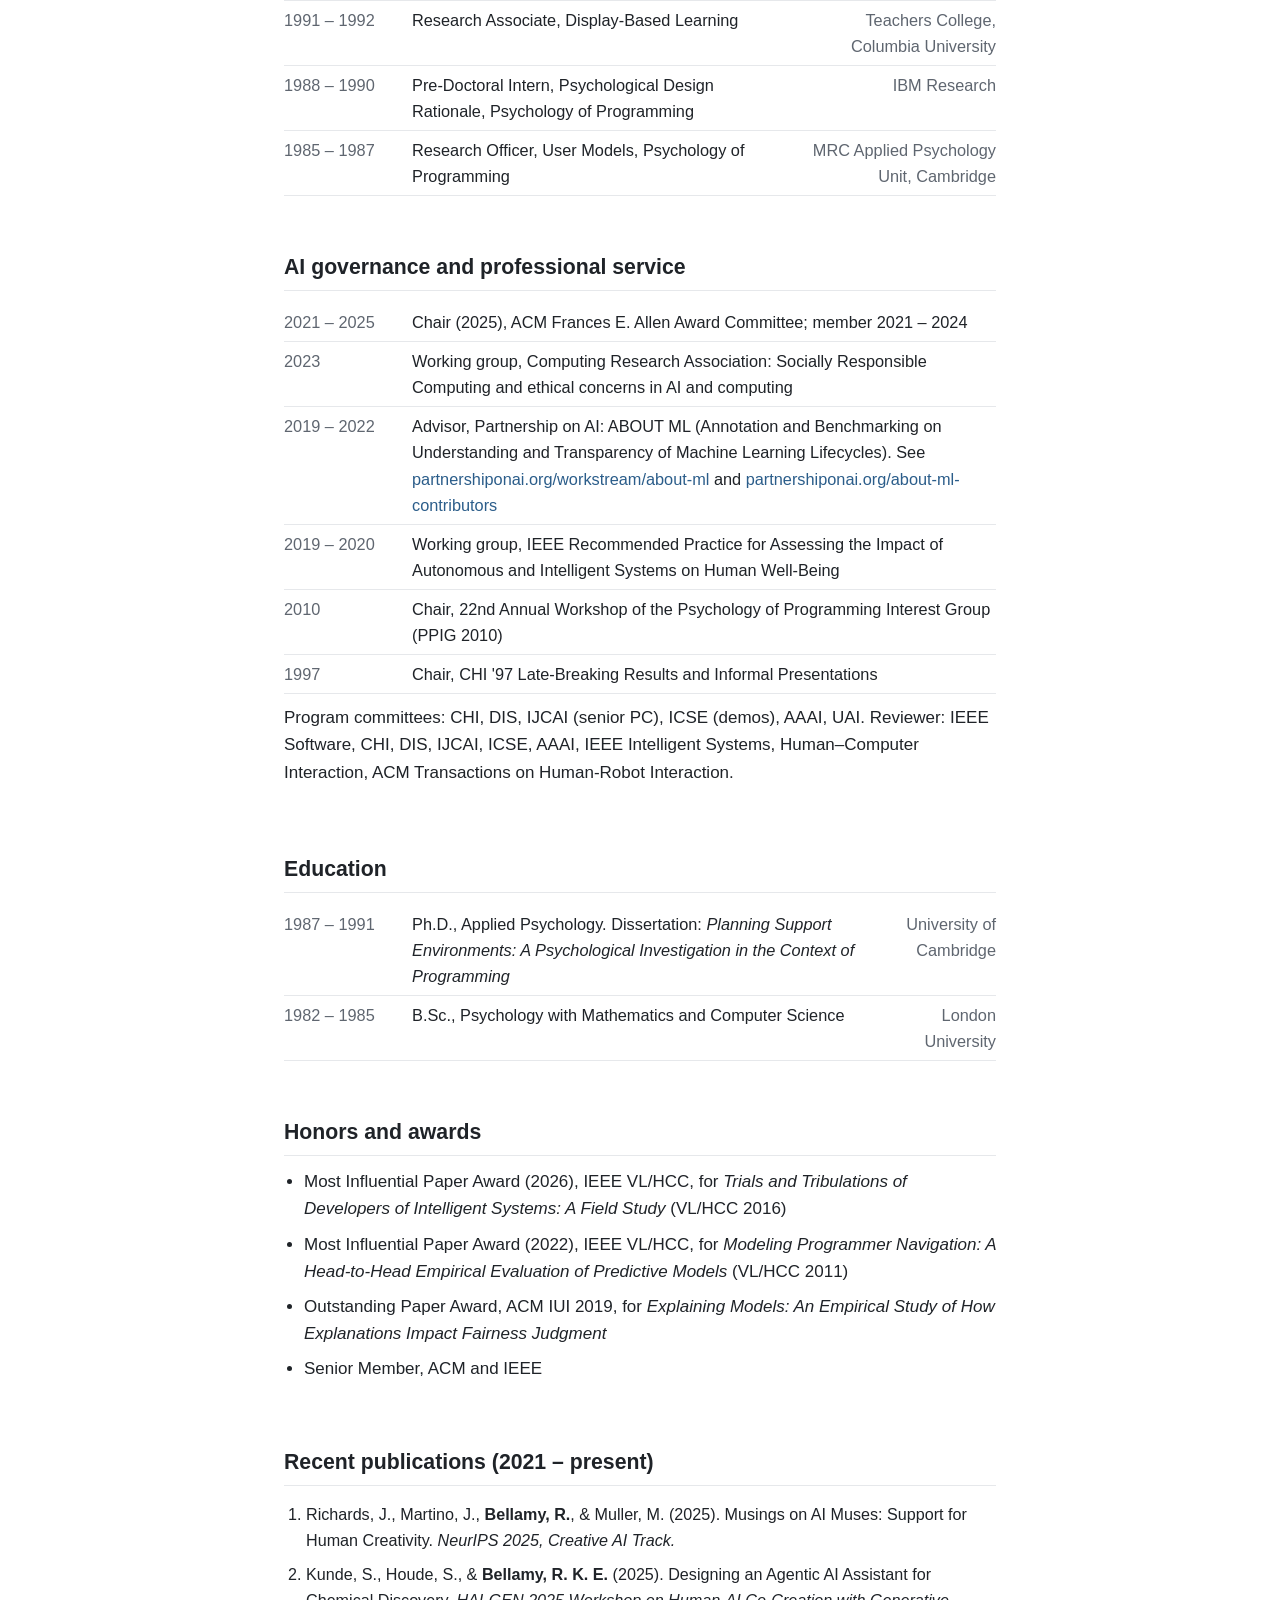
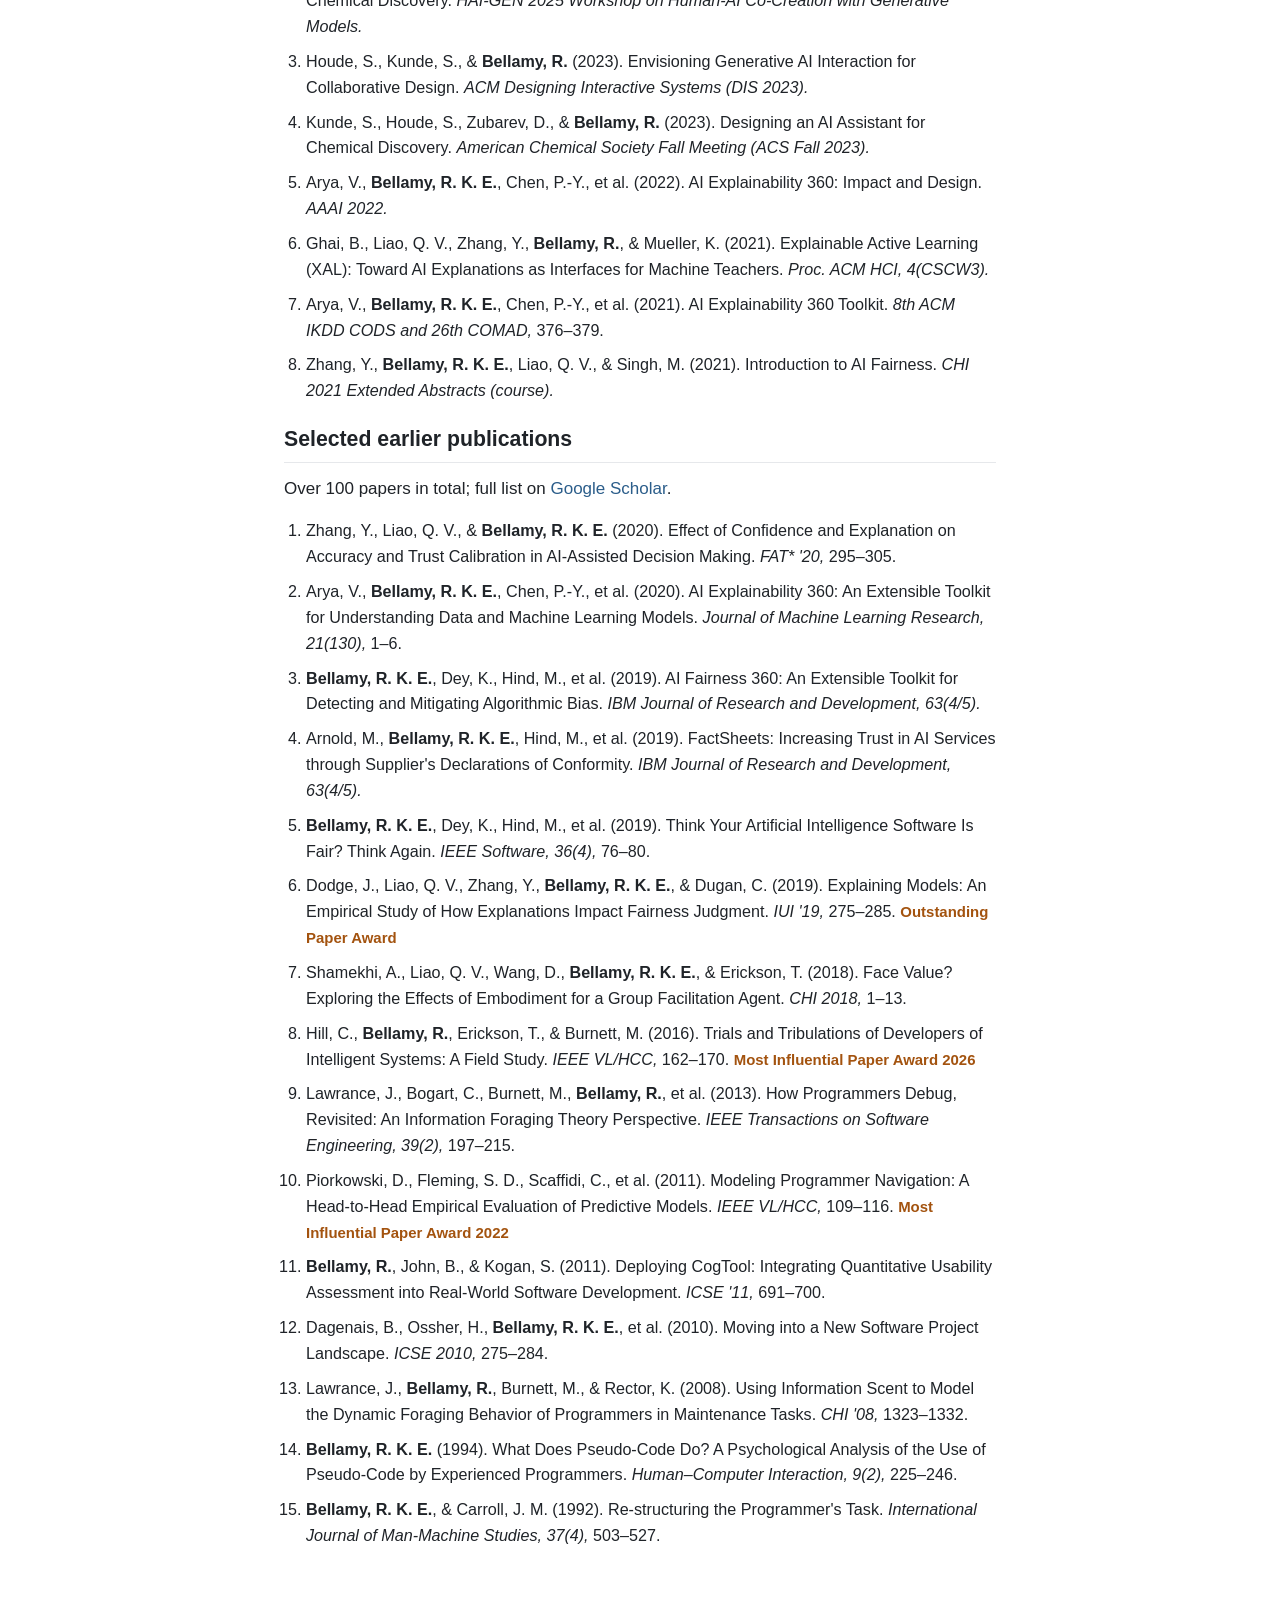
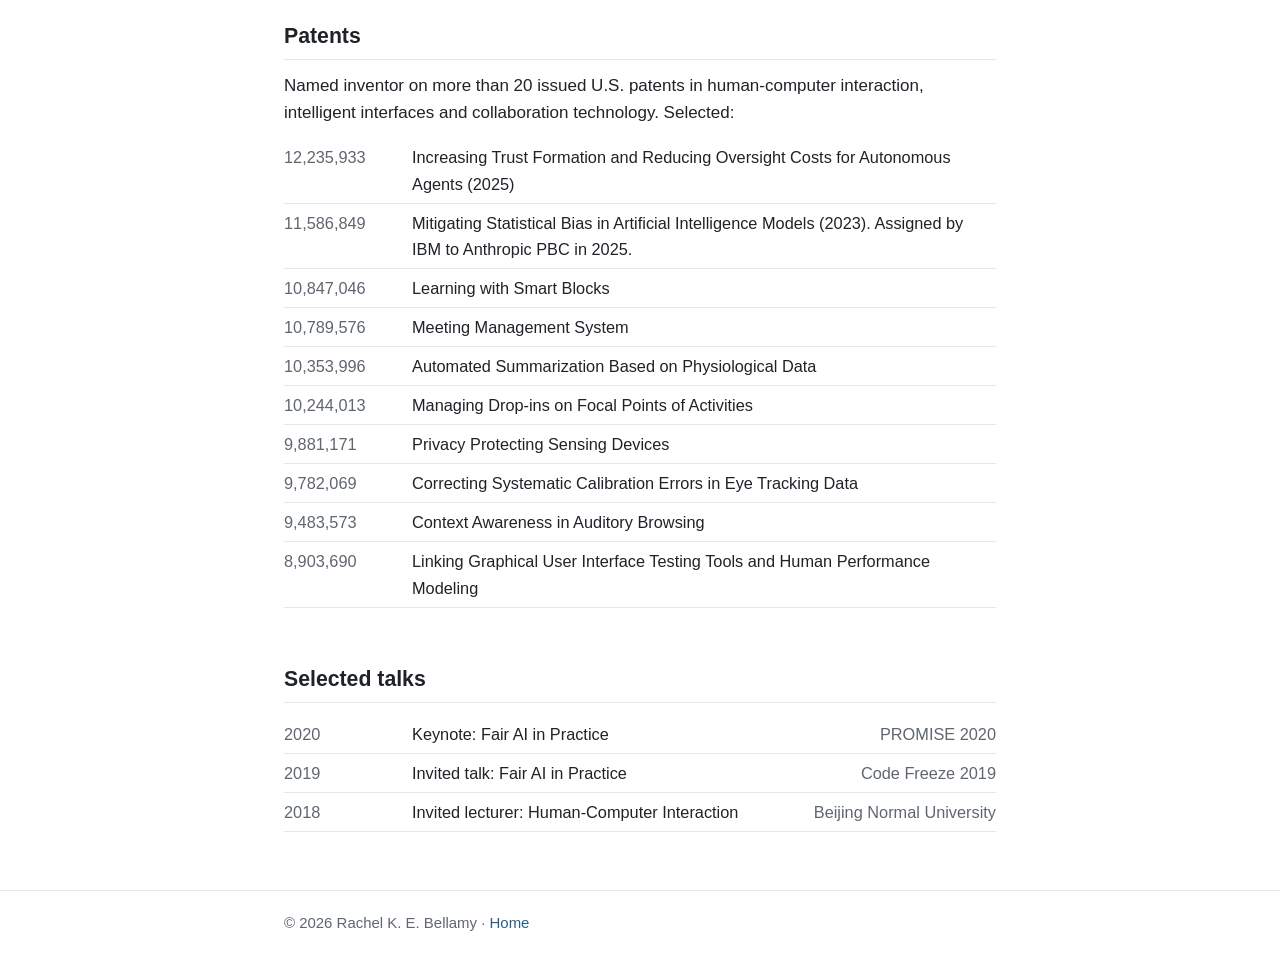
==== commit fb68e6bd: "Add files via upload" ====
--- a/cv.html
+++ b/cv.html
@@ -56,7 +56,7 @@
     <h3>IBM Research, T.J. Watson Research Center, Yorktown Heights, NY</h3>
     <table class="rows">
       <tr><td class="yr">2025 – 2026</td><td>Principal Researcher, Responsible AI</td></tr>
-      <tr><td class="yr">2019 – 2025</td><td>Chair, Exploratory Computer Science Council: selected and curated IBM Research's portfolio of exploratory science projects, spanning artificial general intelligence, biologically-inspired computation, socio-technical systems and distributed computing. Backed projects included generative AI for computer communication networks, which eventually led to the Natural Language Interaction Protocol (NLIP), now recognized by Ecma International and by ISO (International Standards Organization) as a family of standards for AI agent ecosystem; and early design principles for generative AI applications and for working with AI agents</td></tr>
+      <tr><td class="yr">2019 – 2025</td><td>Chair, Exploratory Computer Science Council: selected and curated IBM Research's portfolio of exploratory science projects, spanning artificial general intelligence, biologically-inspired computation, socio-technical systems and distributed computing. Backed projects included generative AI for computer communication networks, which eventually led to the Natural Language Interaction Protocol (NLIP), now recognized by Ecma International and by ISO (International Organization for Standardization) as a family of standards for AI agent ecosystems; and early design principles for generative AI applications and for working with AI agents</td></tr>
       <tr><td class="yr">2010 – 2019</td><td>Manager, Human-AI Collaboration Group</td></tr>
       <tr><td class="yr">1998 – 2010</td><td>Research Staff Member, Human-Computer Interaction</td></tr>
     </table>
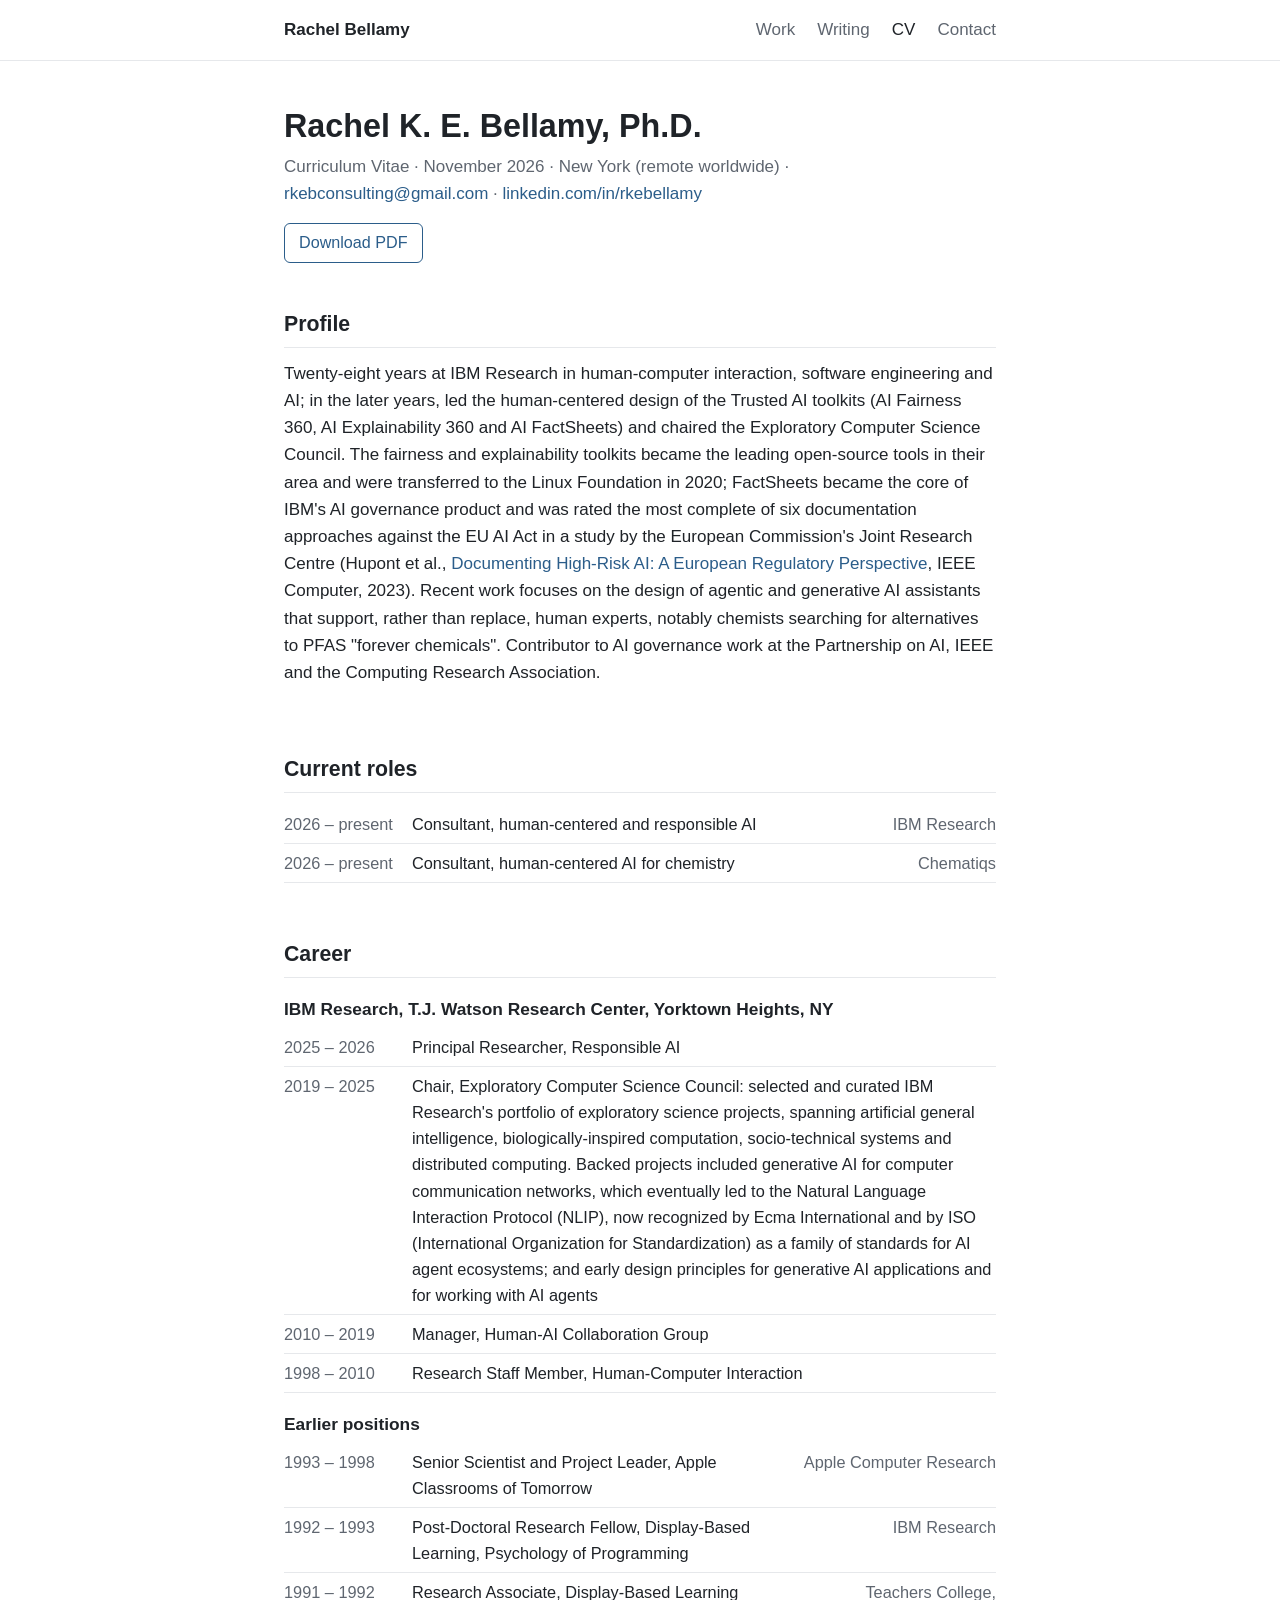
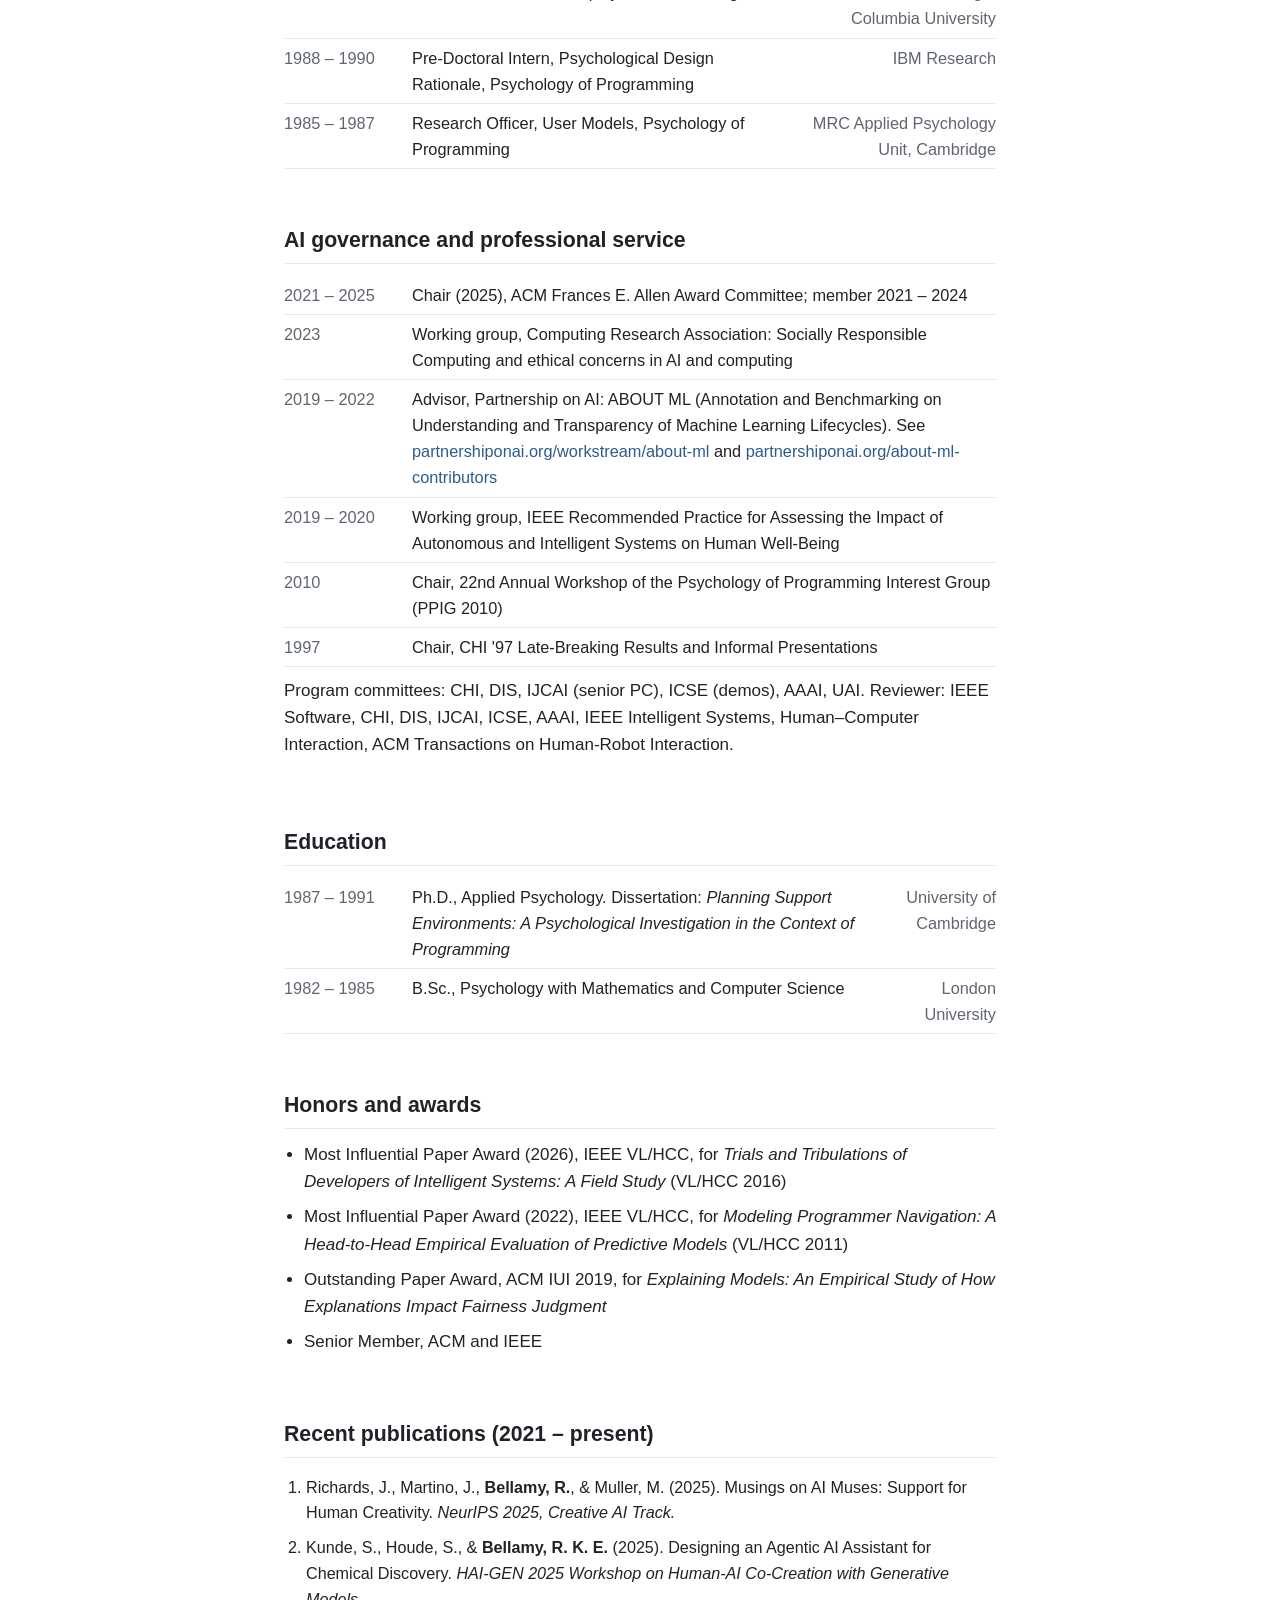
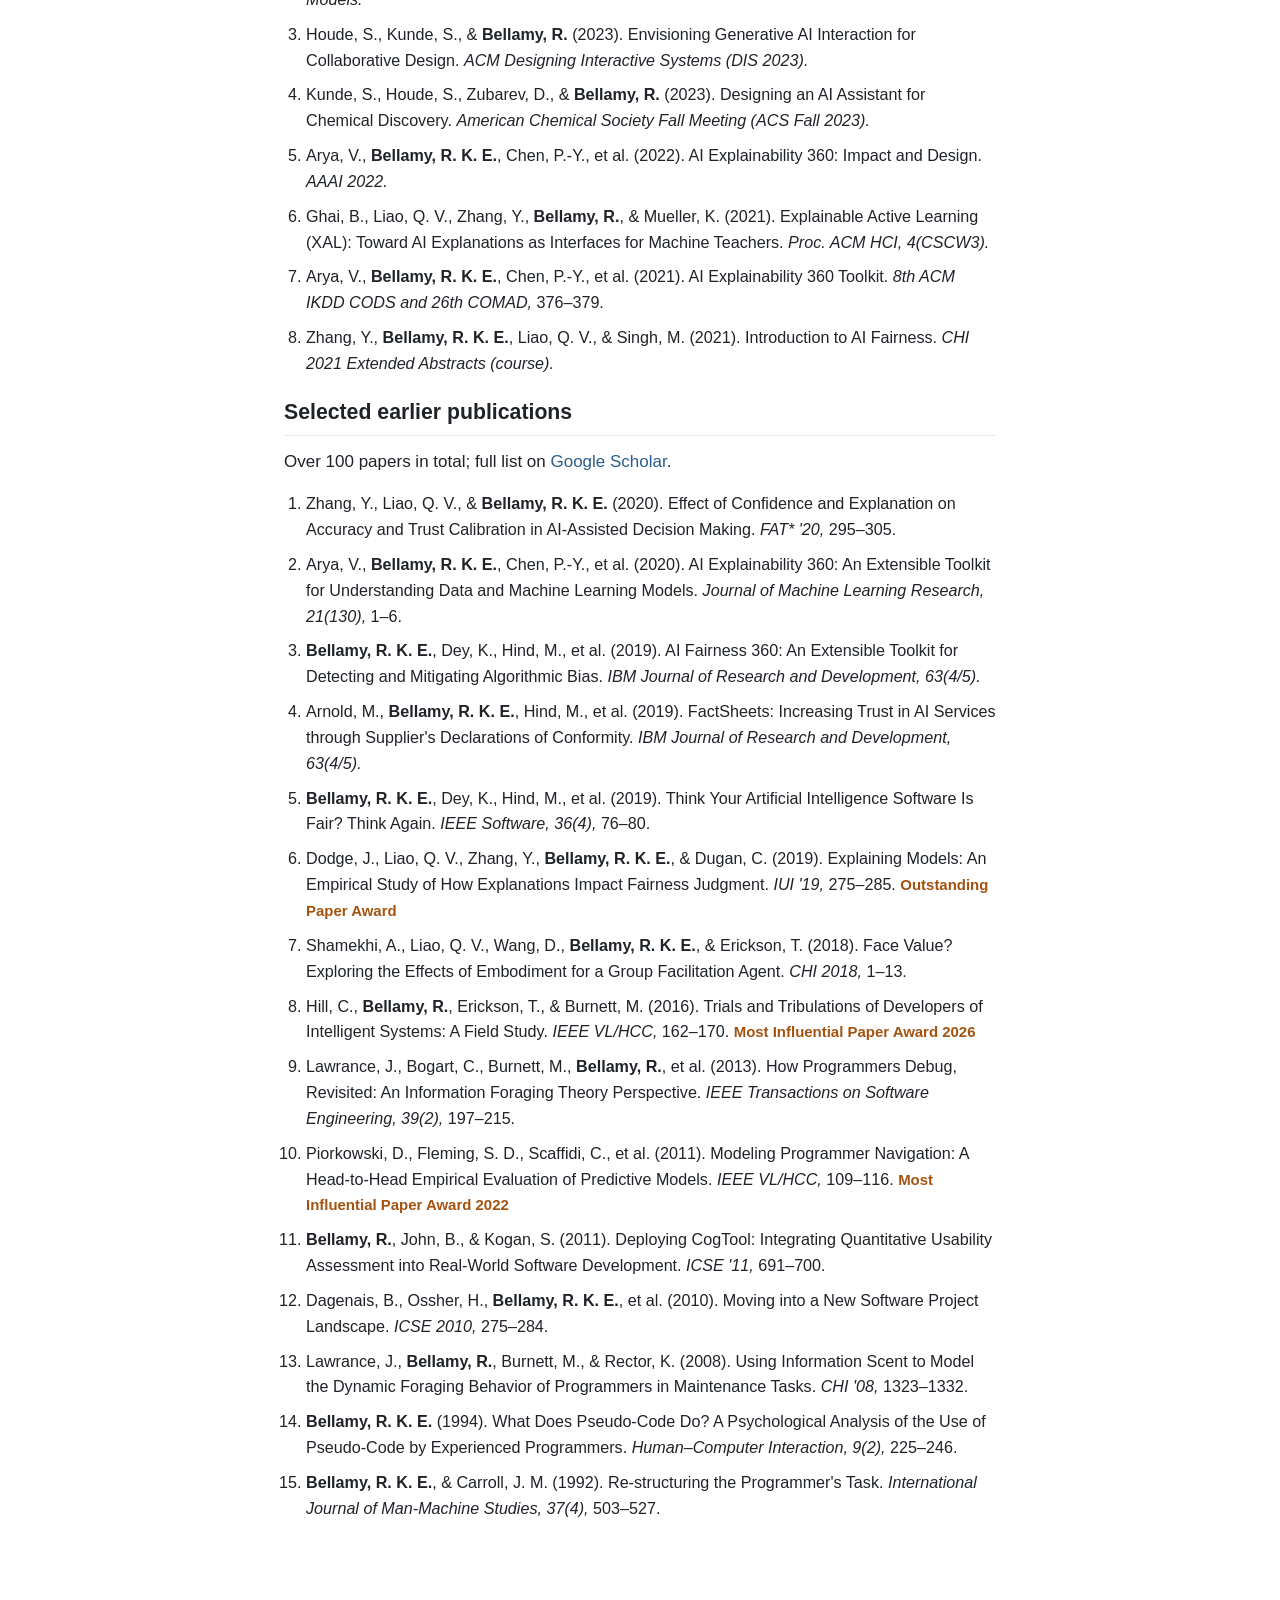
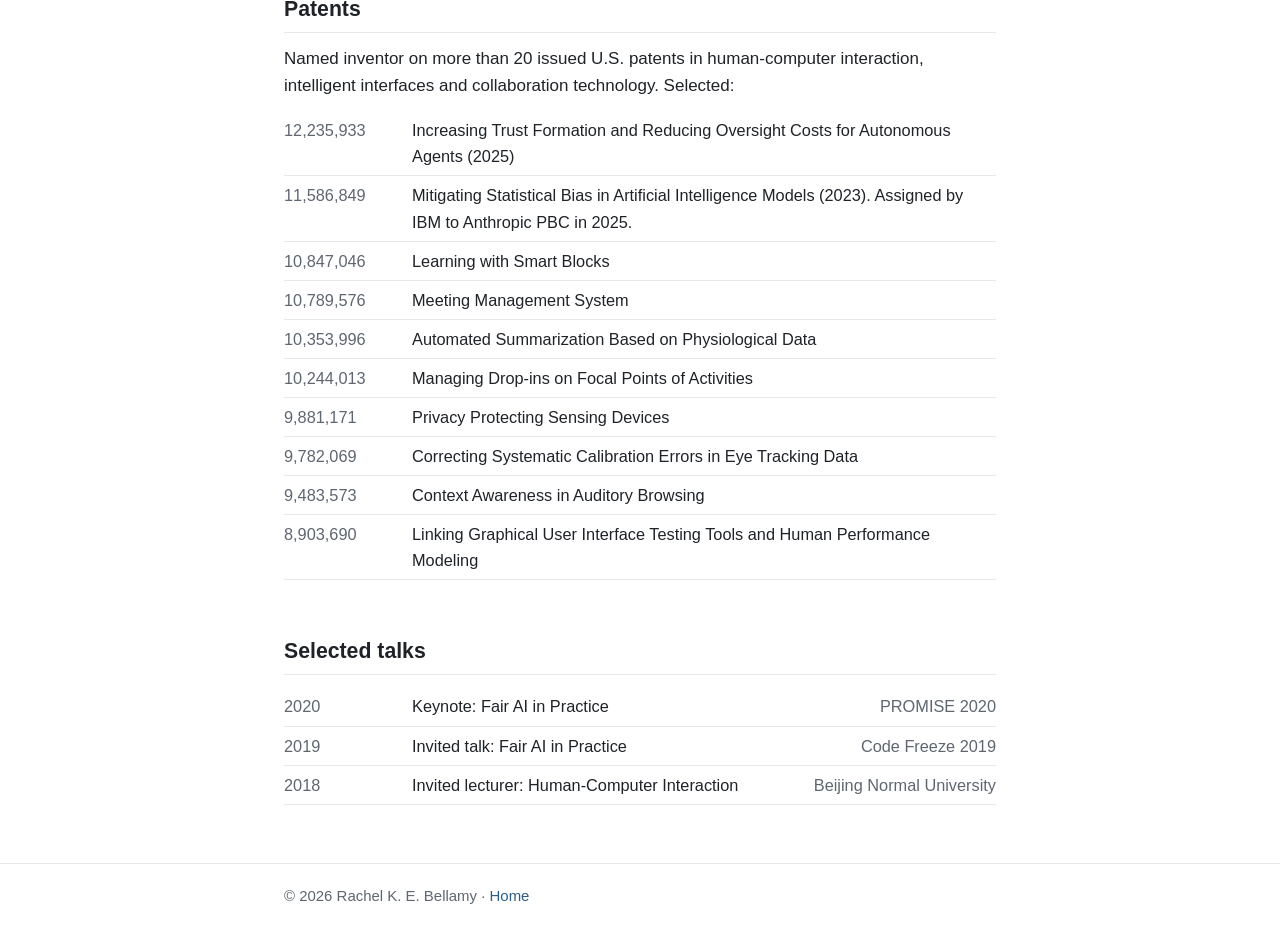
==== commit d437dbfb: "Add files via upload" ====
--- a/cv.html
+++ b/cv.html
@@ -40,7 +40,7 @@
 
   <section>
     <h2>Profile</h2>
-    <p>Consultant in AI safety and responsible AI, focused on human oversight, transparency and trust in AI systems. Twenty-eight years at IBM Research in human-computer interaction, software engineering and AI; in the later years, led the human-centered design of the Trusted AI toolkits (AI Fairness 360, AI Explainability 360 and AI FactSheets) and chaired the Exploratory Computer Science Council. The fairness and explainability toolkits became the leading open-source tools in their area and were transferred to the Linux Foundation in 2020; FactSheets became the core of IBM's AI governance product and was rated the most complete of six documentation approaches against the EU AI Act in a study by the European Commission's Joint Research Centre (Hupont et al., <a href="https://doi.org/10.1109/MC.2023.3235712">Documenting High-Risk AI: A European Regulatory Perspective</a>, IEEE Computer, 2023). Recent work focuses on the design of agentic and generative AI assistants that support, rather than replace, human experts, notably chemists searching for alternatives to PFAS "forever chemicals". Contributor to AI governance work at the Partnership on AI, IEEE and the Computing Research Association.</p>
+    <p>Twenty-eight years at IBM Research in human-computer interaction, software engineering and AI; in the later years, led the human-centered design of the Trusted AI toolkits (AI Fairness 360, AI Explainability 360 and AI FactSheets) and chaired the Exploratory Computer Science Council. The fairness and explainability toolkits became the leading open-source tools in their area and were transferred to the Linux Foundation in 2020; FactSheets became the core of IBM's AI governance product and was rated the most complete of six documentation approaches against the EU AI Act in a study by the European Commission's Joint Research Centre (Hupont et al., <a href="https://doi.org/10.1109/MC.2023.3235712">Documenting High-Risk AI: A European Regulatory Perspective</a>, IEEE Computer, 2023). Recent work focuses on the design of agentic and generative AI assistants that support, rather than replace, human experts, notably chemists searching for alternatives to PFAS "forever chemicals". Contributor to AI governance work at the Partnership on AI, IEEE and the Computing Research Association.</p>
   </section>
 
   <section>
